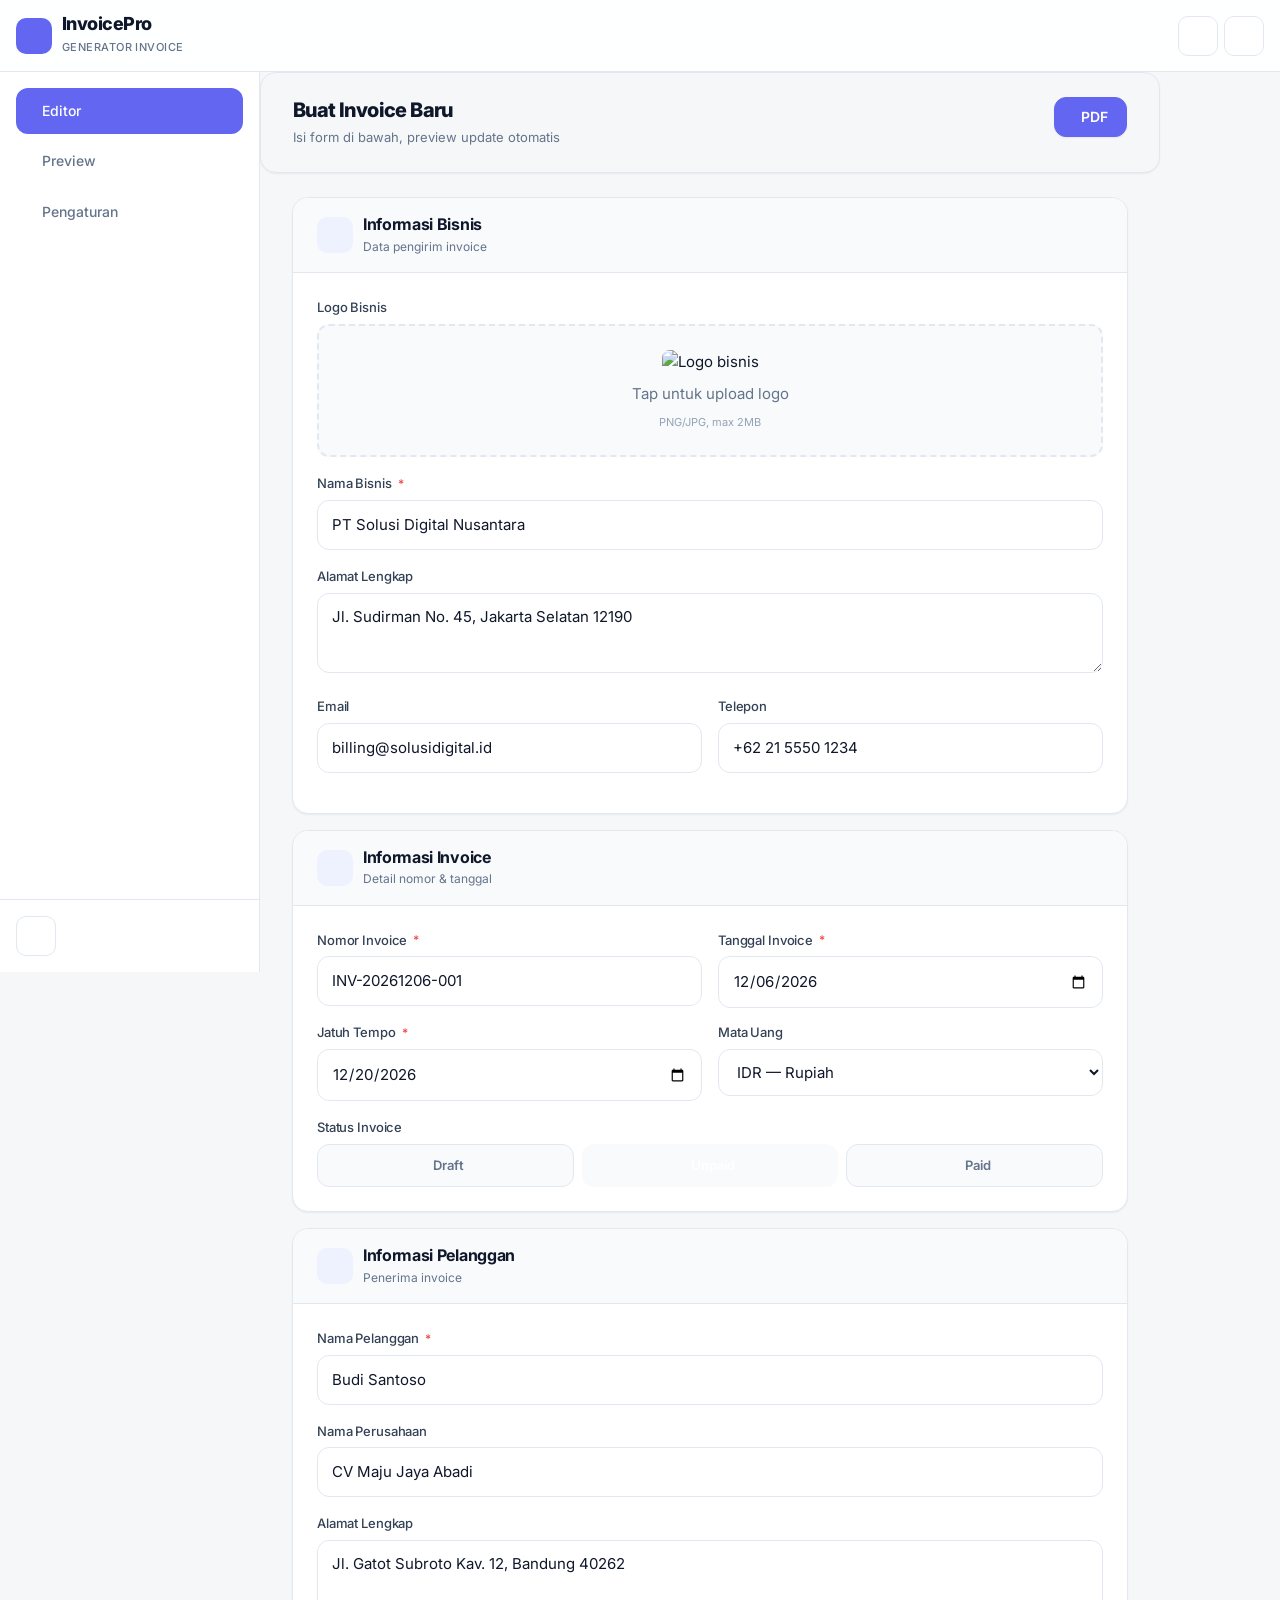
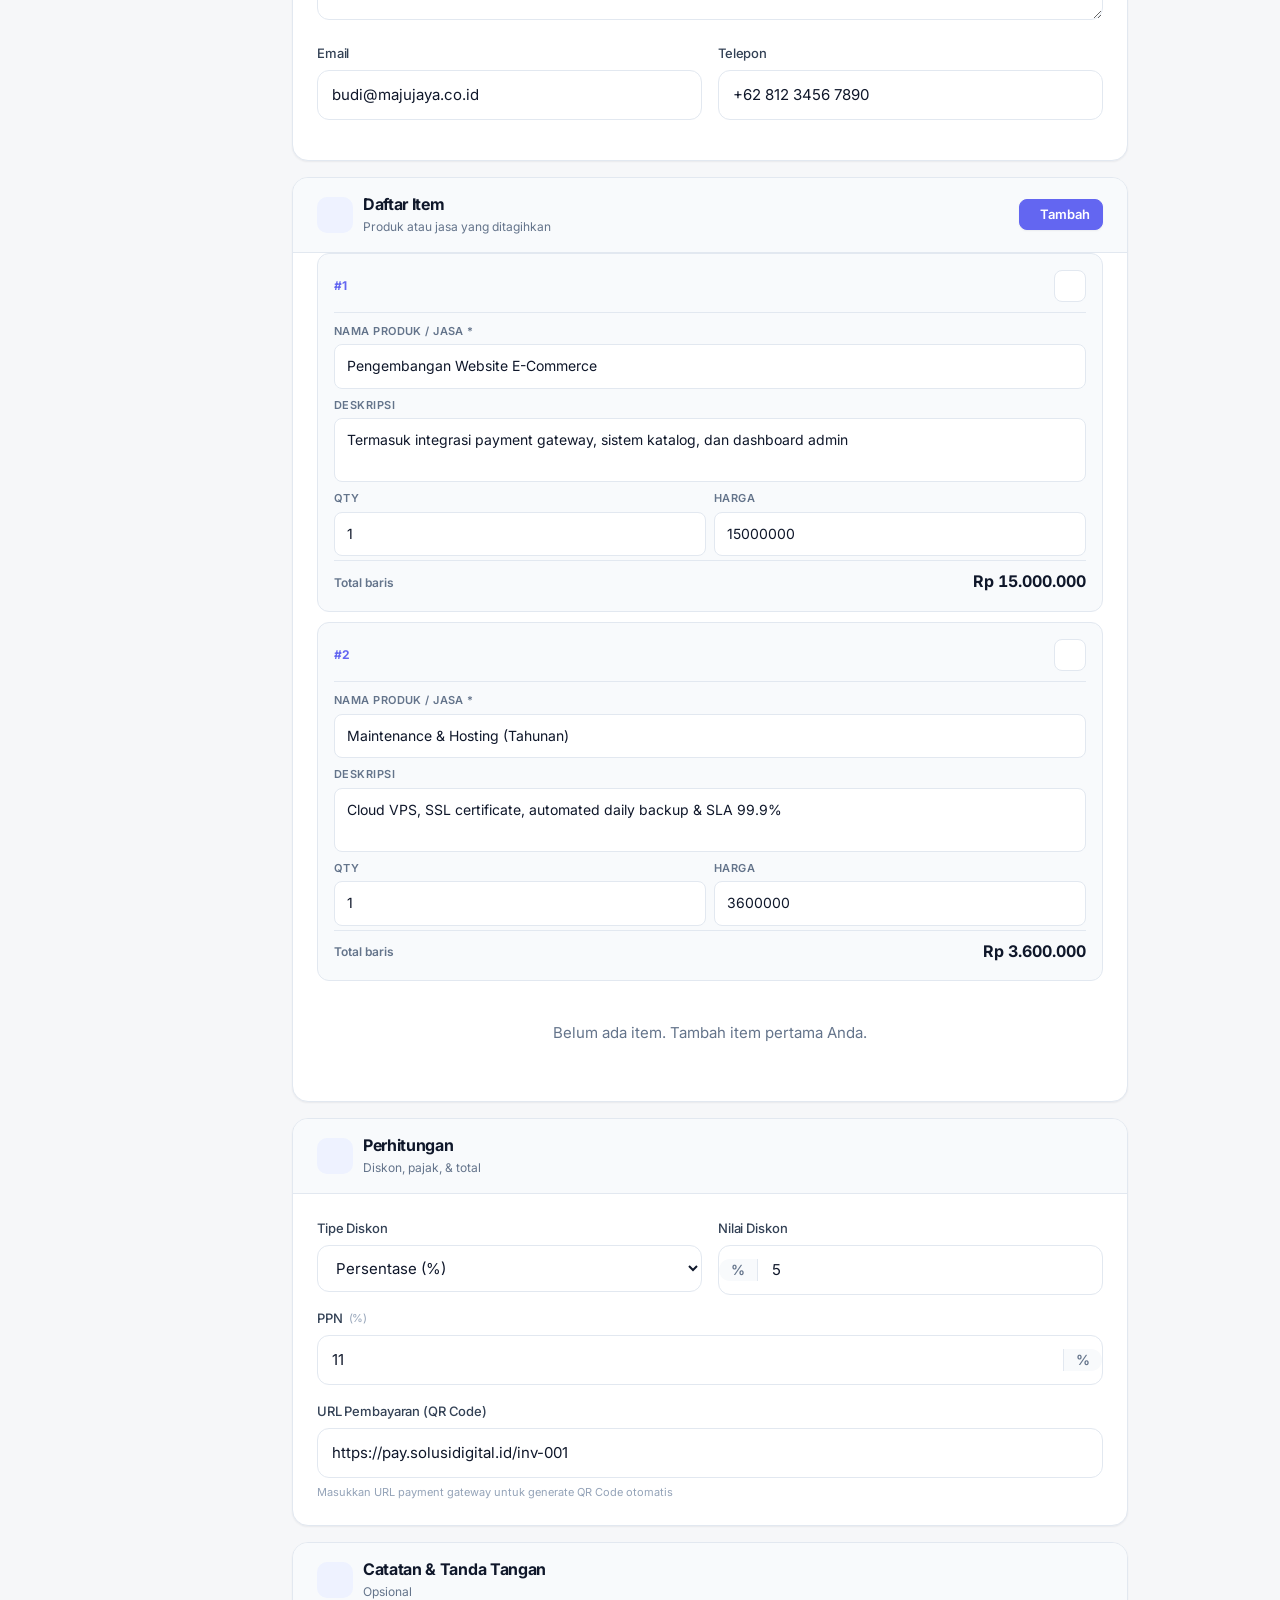
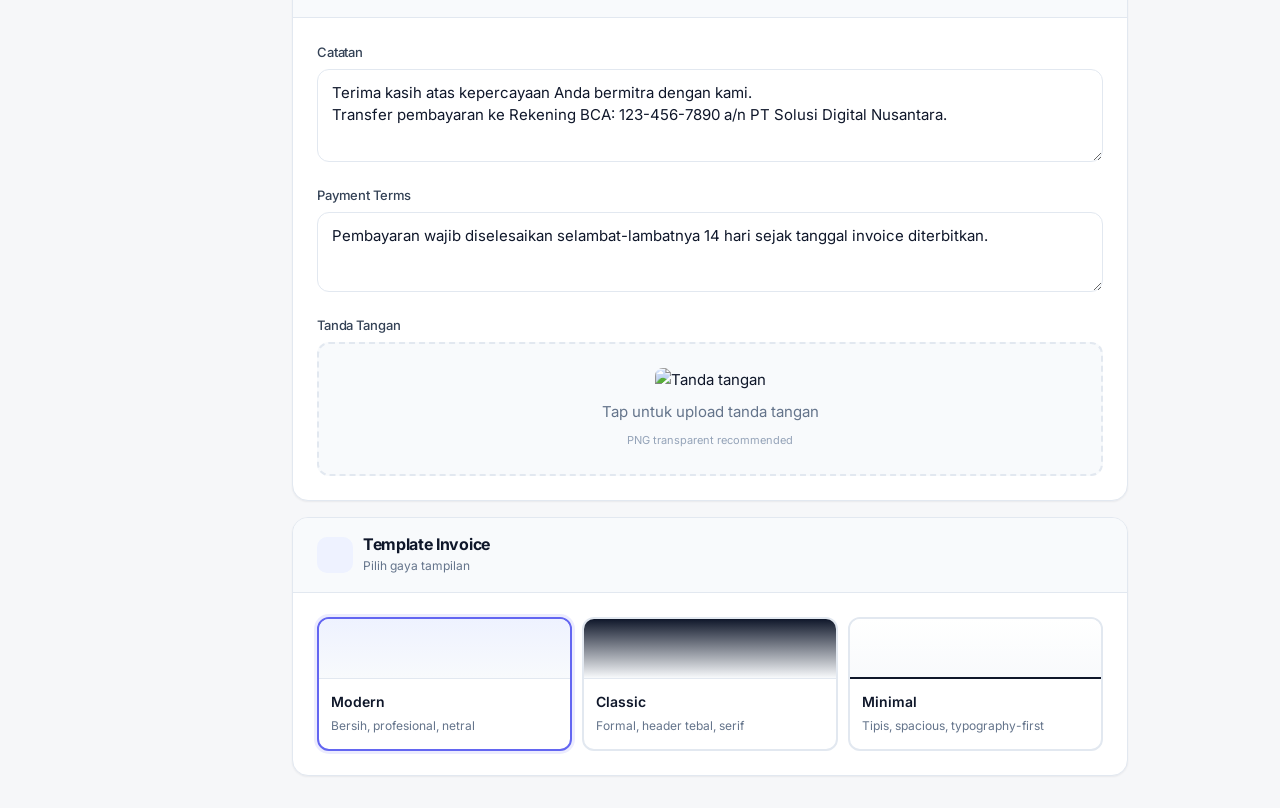
==== index.html @ b31556c5 "Initial commit" ====
<!DOCTYPE html>
<html lang="id">
<head>
    <meta charset="UTF-8">
    <meta name="viewport" content="width=device-width, initial-scale=1.0, viewport-fit=cover">
    <title>InvoicePro — Generator Invoice Profesional</title>
    <link rel="preconnect" href="https://fonts.googleapis.com">
    <link rel="preconnect" href="https://fonts.gstatic.com" crossorigin>
    <link href="https://fonts.googleapis.com/css2?family=Inter:wght@300;400;500;600;700;800&display=swap" rel="stylesheet">
    <script src="https://cdn.jsdelivr.net/npm/lucide@latest/dist/umd/lucide.min.js"></script>
    <script src="https://cdnjs.cloudflare.com/ajax/libs/jspdf/2.5.1/jspdf.umd.min.js"></script>
    <script src="https://cdnjs.cloudflare.com/ajax/libs/html2canvas/1.4.1/html2canvas.min.js"></script>
    <script src="https://cdn.jsdelivr.net/npm/qrcodejs@1.0.0/qrcode.min.js"></script>
    <link rel="stylesheet" href="style.css">
</head>
<body>
    <a href="#main" class="skip-link">Lewati ke konten utama</a>

    <header class="app-header" role="banner">
        <div class="header-inner">
            <div class="header-brand">
                <div class="brand-icon" aria-hidden="true">
                    <i data-lucide="file-text"></i>
                </div>
                <div class="brand-text">
                    <h1>InvoicePro</h1>
                    <span class="brand-tagline">Generator Invoice</span>
                </div>
            </div>
            <div class="header-actions">
                <button class="icon-btn" id="themeToggle" aria-label="Toggle tema gelap/terang" title="Tema">
                    <i data-lucide="sun" class="icon-sun"></i>
                    <i data-lucide="moon" class="icon-moon"></i>
                </button>
                <button class="icon-btn" id="sidebarToggle" aria-label="Buka menu" aria-expanded="false" aria-controls="sidebar">
                    <i data-lucide="menu"></i>
                </button>
            </div>
        </div>

        <nav class="mobile-tabs" id="mobileTabs" role="tablist" aria-label="Navigasi utama">
            <button class="mobile-tab active" role="tab" aria-selected="true" data-tab="editor" id="tab-editor">
                <i data-lucide="edit-3"></i>
                <span>Editor</span>
            </button>
            <button class="mobile-tab" role="tab" aria-selected="false" data-tab="preview" id="tab-preview">
                <i data-lucide="eye"></i>
                <span>Preview</span>
            </button>
            <button class="mobile-tab" role="tab" aria-selected="false" data-tab="settings" id="tab-settings">
                <i data-lucide="settings"></i>
                <span>Pengaturan</span>
            </button>
        </nav>
    </header>

    <div class="app-shell">
        <aside class="sidebar" id="sidebar" role="navigation" aria-label="Menu samping">
            <nav class="sidebar-nav">
                <button class="sidebar-item active" data-tab="editor" aria-current="true">
                    <i data-lucide="edit-3"></i>
                    <span>Editor</span>
                </button>
                <button class="sidebar-item" data-tab="preview">
                    <i data-lucide="eye"></i>
                    <span>Preview</span>
                </button>
                <button class="sidebar-item" data-tab="settings">
                    <i data-lucide="settings"></i>
                    <span>Pengaturan</span>
                </button>
            </nav>
            <div class="sidebar-footer">
                <button class="icon-btn" id="sidebarThemeToggle" aria-label="Toggle tema">
                    <i data-lucide="sun" class="icon-sun"></i>
                    <i data-lucide="moon" class="icon-moon"></i>
                </button>
            </div>
        </aside>

        <div class="sidebar-backdrop" id="sidebarBackdrop" aria-hidden="true"></div>

        <main id="main" class="main-content" role="main">
            <!-- EDITOR TAB -->
            <section class="tab-panel active" id="editorTab" role="tabpanel" aria-labelledby="tab-editor">
                <div class="editor-header-sticky">
                    <div class="editor-header-inner">
                        <div>
                            <h2>Buat Invoice Baru</h2>
                            <p class="editor-subtitle">Isi form di bawah, preview update otomatis</p>
                        </div>
                        <div class="editor-header-actions">
                            <button class="btn btn-ghost" id="btnPrint" title="Print (Ctrl+P)">
                                <i data-lucide="printer"></i>
                            </button>
                            <button class="btn btn-primary" id="btnDownloadPDF" title="Download PDF (Ctrl+S)">
                                <i data-lucide="download"></i>
                                <span>PDF</span>
                            </button>
                        </div>
                    </div>
                </div>

                <div class="editor-content">
                    <!-- Business Info Card -->
                    <article class="card" data-section="business">
                        <header class="card-header">
                            <div class="card-title-row">
                                <div class="card-icon" aria-hidden="true">
                                    <i data-lucide="building-2"></i>
                                </div>
                                <div>
                                    <h3>Informasi Bisnis</h3>
                                    <p class="card-subtitle">Data pengirim invoice</p>
                                </div>
                            </div>
                        </header>
                        <div class="card-body">
                            <div class="form-field logo-field">
                                <label for="businessLogo" class="form-label">Logo Bisnis</label>
                                <div class="logo-upload" role="button" tabindex="0" aria-label="Upload logo bisnis">
                                    <img id="logoPreview" class="logo-img" src="" alt="Logo bisnis" hidden>
                                    <div id="logoPlaceholder" class="logo-placeholder">
                                        <i data-lucide="image"></i>
                                        <span>Tap untuk upload logo</span>
                                        <span class="hint">PNG/JPG, max 2MB</span>
                                    </div>
                                    <input type="file" id="businessLogo" accept="image/*" hidden>
                                </div>
                            </div>

                            <div class="form-field">
                                <label for="businessName" class="form-label">Nama Bisnis <span class="required" aria-hidden="true">*</span></label>
                                <input type="text" id="businessName" class="form-input" placeholder="Nama bisnis Anda" required autocomplete="organization">
                            </div>

                            <div class="form-field">
                                <label for="businessAddress" class="form-label">Alamat Lengkap</label>
                                <textarea id="businessAddress" class="form-input form-textarea" rows="2" placeholder="Jl. Nama Jalan, Kota, Provinsi, Kode Pos" autocomplete="street-address"></textarea>
                            </div>

                            <div class="form-grid">
                                <div class="form-field">
                                    <label for="businessEmail" class="form-label">Email</label>
                                    <input type="email" id="businessEmail" class="form-input" placeholder="email@bisnis.com" autocomplete="email">
                                </div>
                                <div class="form-field">
                                    <label for="businessPhone" class="form-label">Telepon</label>
                                    <input type="tel" id="businessPhone" class="form-input" placeholder="+62 xxx xxxx xxxx" autocomplete="tel">
                                </div>
                            </div>
                        </div>
                    </article>

                    <!-- Invoice Info Card -->
                    <article class="card" data-section="invoice">
                        <header class="card-header">
                            <div class="card-title-row">
                                <div class="card-icon" aria-hidden="true">
                                    <i data-lucide="hash"></i>
                                </div>
                                <div>
                                    <h3>Informasi Invoice</h3>
                                    <p class="card-subtitle">Detail nomor & tanggal</p>
                                </div>
                            </div>
                        </header>
                        <div class="card-body">
                            <div class="form-grid">
                                <div class="form-field">
                                    <label for="invoiceNumber" class="form-label">Nomor Invoice <span class="required" aria-hidden="true">*</span></label>
                                    <input type="text" id="invoiceNumber" class="form-input" placeholder="INV-20260927-001" required>
                                </div>
                                <div class="form-field">
                                    <label for="invoiceDate" class="form-label">Tanggal Invoice <span class="required" aria-hidden="true">*</span></label>
                                    <input type="date" id="invoiceDate" class="form-input" required>
                                </div>
                            </div>

                            <div class="form-grid">
                                <div class="form-field">
                                    <label for="dueDate" class="form-label">Jatuh Tempo <span class="required" aria-hidden="true">*</span></label>
                                    <input type="date" id="dueDate" class="form-input" required>
                                </div>
                                <div class="form-field">
                                    <label for="currency" class="form-label">Mata Uang</label>
                                    <select id="currency" class="form-input form-select">
                                        <option value="IDR">IDR — Rupiah</option>
                                        <option value="USD">USD — Dollar AS</option>
                                        <option value="EUR">EUR — Euro</option>
                                        <option value="SGD">SGD — Dollar SG</option>
                                    </select>
                                </div>
                            </div>

                            <div class="form-field">
                                <label for="invoiceStatus" class="form-label">Status Invoice</label>
                                <div class="status-picker" role="radiogroup" aria-label="Pilih status invoice">
                                    <label class="status-option" data-status="draft">
                                        <input type="radio" name="invoiceStatus" value="draft" id="statusDraft" hidden>
                                        <span class="status-badge status-draft">
                                            <i data-lucide="file-text"></i>
                                            Draft
                                        </span>
                                    </label>
                                    <label class="status-option" data-status="unpaid">
                                        <input type="radio" name="invoiceStatus" value="unpaid" id="statusUnpaid" hidden>
                                        <span class="status-badge status-unpaid">
                                            <i data-lucide="alert-triangle"></i>
                                            Unpaid
                                        </span>
                                    </label>
                                    <label class="status-option" data-status="paid">
                                        <input type="radio" name="invoiceStatus" value="paid" id="statusPaid" hidden>
                                        <span class="status-badge status-paid">
                                            <i data-lucide="check-circle-2"></i>
                                            Paid
                                        </span>
                                    </label>
                                </div>
                            </div>
                        </div>
                    </article>

                    <!-- Customer Info Card -->
                    <article class="card" data-section="customer">
                        <header class="card-header">
                            <div class="card-title-row">
                                <div class="card-icon" aria-hidden="true">
                                    <i data-lucide="user"></i>
                                </div>
                                <div>
                                    <h3>Informasi Pelanggan</h3>
                                    <p class="card-subtitle">Penerima invoice</p>
                                </div>
                            </div>
                        </header>
                        <div class="card-body">
                            <div class="form-field">
                                <label for="customerName" class="form-label">Nama Pelanggan <span class="required" aria-hidden="true">*</span></label>
                                <input type="text" id="customerName" class="form-input" placeholder="Nama lengkap pelanggan" required autocomplete="name">
                            </div>

                            <div class="form-field">
                                <label for="customerCompany" class="form-label">Nama Perusahaan</label>
                                <input type="text" id="customerCompany" class="form-input" placeholder="Nama perusahaan (opsional)" autocomplete="organization">
                            </div>

                            <div class="form-field">
                                <label for="customerAddress" class="form-label">Alamat Lengkap</label>
                                <textarea id="customerAddress" class="form-input form-textarea" rows="2" placeholder="Jl. Nama Jalan, Kota, Provinsi, Kode Pos" autocomplete="street-address"></textarea>
                            </div>

                            <div class="form-grid">
                                <div class="form-field">
                                    <label for="customerEmail" class="form-label">Email</label>
                                    <input type="email" id="customerEmail" class="form-input" placeholder="email@pelanggan.com" autocomplete="email">
                                </div>
                                <div class="form-field">
                                    <label for="customerPhone" class="form-label">Telepon</label>
                                    <input type="tel" id="customerPhone" class="form-input" placeholder="+62 xxx xxxx xxxx" autocomplete="tel">
                                </div>
                            </div>
                        </div>
                    </article>

                    <!-- Items Card -->
                    <article class="card" data-section="items">
                        <header class="card-header">
                            <div class="card-title-row">
                                <div class="card-icon" aria-hidden="true">
                                    <i data-lucide="package"></i>
                                </div>
                                <div>
                                    <h3>Daftar Item</h3>
                                    <p class="card-subtitle">Produk atau jasa yang ditagihkan</p>
                                </div>
                            </div>
                            <button class="btn btn-sm btn-primary" id="btnAddItem" aria-label="Tambah item baru">
                                <i data-lucide="plus"></i>
                                <span>Tambah</span>
                            </button>
                        </header>
                        <div class="card-body" style="padding-top: 0;">
                            <div class="items-list" id="itemsList" role="list" aria-label="Daftar item invoice">
                                <!-- Items rendered here as cards -->
                            </div>
                            <p id="emptyItemsHint" class="empty-hint" hidden>
                                <i data-lucide="package"></i>
                                Belum ada item. Tambah item pertama Anda.
                            </p>
                        </div>
                    </article>

                    <!-- Calculations Card -->
                    <article class="card" data-section="calculations">
                        <header class="card-header">
                            <div class="card-title-row">
                                <div class="card-icon" aria-hidden="true">
                                    <i data-lucide="calculator"></i>
                                </div>
                                <div>
                                    <h3>Perhitungan</h3>
                                    <p class="card-subtitle">Diskon, pajak, & total</p>
                                </div>
                            </div>
                        </header>
                        <div class="card-body">
                            <div class="form-grid">
                                <div class="form-field">
                                    <label for="discountType" class="form-label">Tipe Diskon</label>
                                    <select id="discountType" class="form-input form-select">
                                        <option value="percent">Persentase (%)</option>
                                        <option value="amount">Nominal (Rp)</option>
                                    </select>
                                </div>
                                <div class="form-field">
                                    <label for="discountValue" class="form-label">Nilai Diskon</label>
                                    <div class="input-with-prefix" id="discountPrefix">
                                        <span class="input-prefix">%</span>
                                        <input type="number" id="discountValue" class="form-input" min="0" step="0.01" value="0" placeholder="0">
                                    </div>
                                </div>
                            </div>

                            <div class="form-field">
                                <label for="taxRate" class="form-label">PPN <span class="hint">(%)</span></label>
                                <div class="input-with-suffix">
                                    <input type="number" id="taxRate" class="form-input" min="0" max="100" step="0.01" value="11" placeholder="11">
                                    <span class="input-suffix">%</span>
                                </div>
                            </div>

                            <div class="form-field">
                                <label for="paymentUrl" class="form-label">URL Pembayaran (QR Code)</label>
                                <input type="url" id="paymentUrl" class="form-input" placeholder="https://payment.example.com/inv/123">
                                <p class="field-hint">Masukkan URL payment gateway untuk generate QR Code otomatis</p>
                            </div>
                        </div>
                    </article>

                    <!-- Notes & Signature Card -->
                    <article class="card" data-section="notes">
                        <header class="card-header">
                            <div class="card-title-row">
                                <div class="card-icon" aria-hidden="true">
                                    <i data-lucide="file-signature"></i>
                                </div>
                                <div>
                                    <h3>Catatan & Tanda Tangan</h3>
                                    <p class="card-subtitle">Opsional</p>
                                </div>
                            </div>
                        </header>
                        <div class="card-body">
                            <div class="form-field">
                                <label for="notes" class="form-label">Catatan</label>
                                <textarea id="notes" class="form-input form-textarea" rows="3" placeholder="Catatan untuk pelanggan (contoh: detail bank transfer, syarat khusus, dll)"></textarea>
                            </div>

                            <div class="form-field">
                                <label for="paymentTerms" class="form-label">Payment Terms</label>
                                <textarea id="paymentTerms" class="form-input form-textarea" rows="2" placeholder="Contoh: Pembayaran dalam 14 hari kerja sejak tanggal invoice"></textarea>
                            </div>

                            <div class="form-field signature-field">
                                <label for="signature" class="form-label">Tanda Tangan</label>
                                <div class="signature-upload" role="button" tabindex="0" aria-label="Upload tanda tangan">
                                    <img id="signaturePreview" class="signature-img" src="" alt="Tanda tangan" hidden>
                                    <div id="signaturePlaceholder" class="signature-placeholder">
                                        <i data-lucide="pen-tool"></i>
                                        <span>Tap untuk upload tanda tangan</span>
                                        <span class="hint">PNG transparent recommended</span>
                                    </div>
                                    <input type="file" id="signature" accept="image/*" hidden>
                                </div>
                            </div>
                        </div>
                    </article>

                    <!-- Template Selector Card -->
                    <article class="card" data-section="template">
                        <header class="card-header">
                            <div class="card-title-row">
                                <div class="card-icon" aria-hidden="true">
                                    <i data-lucide="layout"></i>
                                </div>
                                <div>
                                    <h3>Template Invoice</h3>
                                    <p class="card-subtitle">Pilih gaya tampilan</p>
                                </div>
                            </div>
                        </header>
                        <div class="card-body">
                            <div class="template-picker" role="radiogroup" aria-label="Pilih template invoice">
                                <label class="template-option" data-template="modern">
                                    <input type="radio" name="template" value="modern" hidden>
                                    <div class="template-preview modern"></div>
                                    <div class="template-info">
                                        <strong>Modern</strong>
                                        <span>Bersih, profesional, netral</span>
                                    </div>
                                </label>
                                <label class="template-option" data-template="classic">
                                    <input type="radio" name="template" value="classic" hidden>
                                    <div class="template-preview classic"></div>
                                    <div class="template-info">
                                        <strong>Classic</strong>
                                        <span>Formal, header tebal, serif</span>
                                    </div>
                                </label>
                                <label class="template-option" data-template="minimal">
                                    <input type="radio" name="template" value="minimal" hidden>
                                    <div class="template-preview minimal"></div>
                                    <div class="template-info">
                                        <strong>Minimal</strong>
                                        <span>Tipis, spacious, typography-first</span>
                                    </div>
                                </label>
                            </div>
                        </div>
                    </article>
                </div>
            </section>

            <!-- PREVIEW TAB -->
            <section class="tab-panel" id="previewTab" role="tabpanel" aria-labelledby="tab-preview" hidden>
                <div class="preview-header-sticky">
                    <div class="preview-header-inner">
                        <div>
                            <h2>Preview Invoice</h2>
                            <p class="preview-subtitle">Cetak atau unduh PDF</p>
                        </div>
                        <div class="preview-header-actions">
                            <div class="template-selector-inline">
                                <label for="templateSelectFull" class="sr-only">Pilih template</label>
                                <select id="templateSelectFull" class="form-input form-select" style="width: auto; min-width: 140px;">
                                    <option value="modern">Modern</option>
                                    <option value="classic">Classic</option>
                                    <option value="minimal">Minimal</option>
                                </select>
                            </div>
                            <button class="btn btn-ghost" id="btnPrintFull" title="Print (Ctrl+P)">
                                <i data-lucide="printer"></i>
                                <span>Print</span>
                            </button>
                            <button class="btn btn-primary" id="btnDownloadPDFFull" title="Download PDF (Ctrl+S)">
                                <i data-lucide="download"></i>
                                <span>PDF</span>
                            </button>
                        </div>
                    </div>
                </div>

                <div class="preview-content">
                    <div class="preview-canvas" id="previewCanvas">
                        <div class="invoice-preview" id="invoicePreviewFull">
                            <div class="preview-empty">
                                <i data-lucide="file-text"></i>
                                <h3>Belum Ada Data</h3>
                                <p>Isi form di tab Editor untuk melihat preview invoice</p>
                                <button class="btn btn-primary" id="btnGoToEditor">
                                    <i data-lucide="arrow-left"></i>
                                    Ke Editor
                                </button>
                            </div>
                        </div>
                    </div>
                </div>
            </section>

            <!-- SETTINGS TAB -->
            <section class="tab-panel" id="settingsTab" role="tabpanel" aria-labelledby="tab-settings" hidden>
                <div class="settings-header-sticky">
                    <h2>Pengaturan</h2>
                </div>
                <div class="settings-content">
                    <article class="card">
                        <header class="card-header">
                            <div class="card-title-row">
                                <div class="card-icon" aria-hidden="true"><i data-lucide="hard-drive"></i></div>
                                <div><h3>Data & Penyimpanan</h3><p class="card-subtitle">Kelola data lokal browser</p></div>
                            </div>
                        </header>
                        <div class="card-body">
                            <p style="color: var(--text-muted); font-size: 14px; margin-bottom: 16px;">Semua data invoice tersimpan otomatis di <code>LocalStorage</code> browser. Data tidak dikirim ke server manapun.</p>
                            <div class="settings-actions">
                                <button class="btn btn-outline" id="btnExportData">
                                    <i data-lucide="download"></i>
                                    <span>Ekspor Data (JSON)</span>
                                </button>
                                <button class="btn btn-outline" id="btnImportData">
                                    <i data-lucide="upload"></i>
                                    <span>Impor Data</span>
                                </button>
                                <input type="file" id="importFile" accept=".json" hidden>
                                <button class="btn btn-danger" id="btnClearData">
                                    <i data-lucide="trash-2"></i>
                                    <span>Hapus Semua Data</span>
                                </button>
                            </div>
                        </div>
                    </article>

                    <article class="card">
                        <header class="card-header">
                            <div class="card-title-row">
                                <div class="card-icon" aria-hidden="true"><i data-lucide="info"></i></div>
                                <div><h3>Tentang Aplikasi</h3><p class="card-subtitle">Versi & teknologi</p></div>
                            </div>
                        </header>
                        <div class="card-body">
                            <div class="about-grid">
                                <div class="about-item">
                                    <dt>Versi</dt>
                                    <dd>1.0.0</dd>
                                </div>
                                <div class="about-item">
                                    <dt>Teknologi</dt>
                                    <dd>HTML5, CSS3, Vanilla JS (ES6)</dd>
                                </div>
                                <div class="about-item">
                                    <dt>Ikon</dt>
                                    <dd>Lucide Icons</dd>
                                </div>
                                <div class="about-item">
                                    <dt>PDF Engine</dt>
                                    <dd>jsPDF + html2canvas</dd>
                                </div>
                                <div class="about-item">
                                    <dt>QR Code</dt>
                                    <dd>QRCode.js</dd>
                                </div>
                                <div class="about-item">
                                    <dt>Font</dt>
                                    <dd>Inter (Google Fonts)</dd>
                                </div>
                            </div>
                        </div>
                    </article>

                    <article class="card">
                        <header class="card-header">
                            <div class="card-title-row">
                                <div class="card-icon" aria-hidden="true"><i data-lucide="keyboard"></i></div>
                                <div><h3>Shortcut Keyboard</h3><p class="card-subtitle">Percepat workflow Anda</p></div>
                            </div>
                        </header>
                        <div class="card-body">
                            <div class="shortcuts-list">
                                <div class="shortcut-item"><kbd>Ctrl</kbd>+<kbd>P</kbd><span>Print Invoice</span></div>
                                <div class="shortcut-item"><kbd>Ctrl</kbd>+<kbd>S</kbd><span>Download PDF</span></div>
                                <div class="shortcut-item"><kbd>Ctrl</kbd>+<kbd>N</kbd><span>Item Baru</span></div>
                                <div class="shortcut-item"><kbd>Delete</kbd><span>Hapus Item (saat focus)</span></div>
                                <div class="shortcut-item"><kbd>Tab</kbd><span>Navigasi Field</span></div>
                            </div>
                        </div>
                    </article>
                </div>
            </section>
        </main>
    </div>

    <!-- Floating Action Buttons (Mobile) -->
    <div class="fab-group" id="fabGroup" aria-hidden="true">
        <button class="fab fab-primary" id="fabAddItem" aria-label="Tambah item cepat">
            <i data-lucide="plus"></i>
        </button>
    </div>

    <!-- Toast Container -->
    <div class="toast-container" id="toastContainer" role="region" aria-live="polite" aria-label="Notifikasi"></div>

    <!-- Confirmation Modal -->
    <dialog class="modal" id="confirmModal" role="alertdialog" aria-labelledby="modalTitle" aria-describedby="modalMessage">
        <div class="modal-box">
            <header class="modal-header">
                <h3 id="modalTitle">Konfirmasi</h3>
                <button class="modal-close" id="modalClose" aria-label="Tutup dialog">
                    <i data-lucide="x"></i>
                </button>
            </header>
            <p id="modalMessage">Apakah Anda yakin?</p>
            <footer class="modal-footer">
                <button class="btn btn-ghost" id="modalCancel">Batal</button>
                <button class="btn btn-danger" id="modalConfirm" autofocus>Ya, Hapus</button>
            </footer>
        </div>
    </dialog>

    <script src="script.js"></script>
</body>
</html>
---- style.css ----
/* ============================================
   InvoicePro — Mobile-First Premium Design System
   Stripe / Linear / Notion inspired
   ============================================ */

:root {
  --bg: #f6f7f9;
  --surface: #ffffff;
  --surface-2: #f8fafc;
  --surface-hover: #f1f5f9;
  --border: #e2e8f0;
  --border-strong: #cbd5e1;
  --text: #0f172a;
  --text-2: #334155;
  --text-muted: #64748b;
  --text-faint: #94a3b8;
  --primary: #6366f1;
  --primary-hover: #4f46e5;
  --primary-soft: #eef2ff;
  --primary-soft-hover: #e0e7ff;
  --success: #0ea5e9;
  --success-soft: #f0fdfa;
  --danger: #ef4444;
  --danger-soft: #fef2f2;
  --warning: #f59e0b;
  --radius: 16px;
  --radius-sm: 12px;
  --radius-xs: 8px;
  --shadow-xs: 0 1px 2px rgba(15, 23, 42, 0.06);
  --shadow-sm: 0 1px 3px rgba(15, 23, 42, 0.08), 0 4px 12px rgba(15, 23, 42, 0.05);
  --shadow-md: 0 4px 16px rgba(15, 23, 42, 0.08), 0 8px 32px rgba(15, 23, 42, 0.06);
  --shadow-lg: 0 8px 32px rgba(15, 23, 42, 0.12);
  --header-h: 64px;
  --tabs-h: 56px;
  --transition: 180ms cubic-bezier(0.4, 0, 0.2, 1);
  --space: 8px;
  --space-2: 16px;
  --space-3: 24px;
  --space-4: 32px;
}

[data-theme="dark"] {
  --bg: #0b0b0f;
  --surface: #151519;
  --surface-2: #1c1c20;
  --surface-hover: #232328;
  --border: #23232a;
  --border-strong: #2e2e36;
  --text: #f1f5f9;
  --text-2: #cbd5e1;
  --text-muted: #94a3b8;
  --text-faint: #64748b;
  --primary-soft: #1e1b4b;
  --primary-soft-hover: #312e81;
  --shadow-xs: 0 1px 2px rgba(0, 0, 0, 0.3);
  --shadow-sm: 0 1px 3px rgba(0, 0, 0, 0.4), 0 4px 12px rgba(0, 0, 0, 0.3);
  --shadow-md: 0 4px 16px rgba(0, 0, 0, 0.4);
}

*,
*::before,
*::after {
  box-sizing: border-box;
  margin: 0;
  padding: 0;
}

html {
  scroll-behavior: smooth;
  -webkit-font-smoothing: antialiased;
  -moz-osx-font-smoothing: grayscale;
}

body {
  font-family: 'Inter', -apple-system, BlinkMacSystemFont, system-ui, sans-serif;
  background: var(--bg);
  color: var(--text);
  line-height: 1.6;
  font-size: 15px;
  min-height: 100vh;
  transition: background var(--transition), color var(--transition);
}

button {
  font: inherit;
  cursor: pointer;
}

input, select, textarea {
  font: inherit;
}

a { color: var(--primary); text-decoration: none; }
img { max-width: 100%; display: block; }

/* Scrollbar */
::-webkit-scrollbar { width: 6px; height: 6px; }
::-webkit-scrollbar-track { background: transparent; }
::-webkit-scrollbar-thumb { background: var(--border-strong); border-radius: 999px; }
::-webkit-scrollbar-thumb:hover { background: var(--text-faint); }

/* Skip Link */
.skip-link {
  position: absolute;
  top: -100%;
  left: 16px;
  padding: 8px 12px;
  background: var(--primary);
  color: #fff;
  border-radius: var(--radius-xs);
  z-index: 1000;
  font-weight: 500;
}
.skip-link:focus { top: 16px; }

/* =========================================
   Layout
   ========================================= */
.app-header {
  position: fixed;
  top: 0;
  left: 0;
  right: 0;
  height: var(--header-h);
  background: var(--surface);
  border-bottom: 1px solid var(--border);
  z-index: 50;
  backdrop-filter: blur(8px);
  background: rgba(255, 255, 255, 0.9);
}
[data-theme="dark"] .app-header { background: rgba(21, 21, 25, 0.9); }

.header-inner {
  display: flex;
  align-items: center;
  justify-content: space-between;
  height: 100%;
  padding: 0 var(--space-2);
  max-width: 100%;
}

.header-brand {
  display: flex;
  align-items: center;
  gap: 10px;
}
.brand-icon {
  width: 36px;
  height: 36px;
  display: grid;
  place-items: center;
  background: var(--primary);
  color: #fff;
  border-radius: 10px;
}
.brand-icon svg { width: 20px; height: 20px; }
.brand-text h1 {
  font-size: 18px;
  font-weight: 800;
  letter-spacing: -0.03em;
  line-height: 1.2;
}
.brand-tagline {
  font-size: 11px;
  font-weight: 500;
  color: var(--text-muted);
  letter-spacing: 0.04em;
  text-transform: uppercase;
}

.header-actions {
  display: flex;
  align-items: center;
  gap: 6px;
}

.icon-btn {
  width: 40px;
  height: 40px;
  border: 1px solid var(--border);
  background: var(--surface);
  border-radius: 10px;
  display: grid;
  place-items: center;
  color: var(--text-muted);
  transition: all var(--transition);
}
.icon-btn:hover { background: var(--surface-hover); color: var(--text); }
.icon-btn svg { width: 20px; height: 20px; }
.icon-btn .icon-sun { display: none; }
[data-theme="dark"] .icon-btn .icon-sun { display: block; }
[data-theme="dark"] .icon-btn .icon-moon { display: none; }

/* Mobile Tabs */
.mobile-tabs {
  display: flex;
  position: fixed;
  bottom: 0;
  left: 0;
  right: 0;
  height: var(--tabs-h);
  background: var(--surface);
  border-top: 1px solid var(--border);
  z-index: 50;
  backdrop-filter: blur(8px);
  background: rgba(255, 255, 255, 0.95);
}
[data-theme="dark"] .mobile-tabs { background: rgba(21, 21, 25, 0.95); }

.mobile-tab {
  flex: 1;
  display: flex;
  flex-direction: column;
  align-items: center;
  justify-content: center;
  gap: 4px;
  padding: 6px 8px;
  background: transparent;
  border: none;
  color: var(--text-muted);
  font-size: 11px;
  font-weight: 500;
  transition: all var(--transition);
}
.mobile-tab:hover { color: var(--text); }
.mobile-tab.active { color: var(--primary); }
.mobile-tab svg { width: 20px; height: 20px; }

/* App Shell */
.app-shell {
  display: flex;
  min-height: 100vh;
  padding-top: var(--header-h);
  padding-bottom: var(--tabs-h);
}

/* Sidebar (Desktop) */
.sidebar {
  display: none;
  width: 260px;
  min-height: 100%;
  background: var(--surface);
  border-right: 1px solid var(--border);
  flex-direction: column;
  position: fixed;
  top: var(--header-h);
  left: 0;
  bottom: var(--tabs-h);
  z-index: 40;
  overflow-y: auto;
}

.sidebar-nav {
  flex: 1;
  padding: var(--space-2);
  display: flex;
  flex-direction: column;
  gap: 4px;
}

.sidebar-item {
  display: flex;
  align-items: center;
  gap: 12px;
  padding: 12px 14px;
  border-radius: 12px;
  border: none;
  background: transparent;
  color: var(--text-muted);
  font-weight: 500;
  font-size: 14px;
  text-align: left;
  width: 100%;
  transition: all var(--transition);
}
.sidebar-item:hover { background: var(--surface-hover); color: var(--text); }
.sidebar-item.active { background: var(--primary); color: #fff; }
.sidebar-item.active:hover { background: var(--primary-hover); }
.sidebar-item svg { width: 20px; height: 20px; flex-shrink: 0; }

.sidebar-footer {
  padding: var(--space-2);
  border-top: 1px solid var(--border);
}

.sidebar-backdrop {
  display: none;
  position: fixed;
  inset: 0;
  background: rgba(15, 23, 42, 0.4);
  z-index: 35;
  backdrop-filter: blur(2px);
}

/* Main Content */
.main-content {
  flex: 1;
  min-width: 0;
  padding: var(--space-2);
  padding-bottom: calc(var(--tabs-h) + var(--space-4));
  max-width: 720px;
  margin: 0 auto;
  width: 100%;
}

/* Tab Panels */
.tab-panel {
  display: none;
}
.tab-panel.active {
  display: block;
  animation: panelIn 200ms cubic-bezier(0.4, 0, 0.2, 1);
}
@keyframes panelIn {
  from { opacity: 0; transform: translateY(8px); }
  to { opacity: 1; transform: translateY(0); }
}

/* Sticky Headers */
.editor-header-sticky,
.preview-header-sticky,
.settings-header-sticky {
  position: sticky;
  top: 0;
  z-index: 30;
  background: var(--bg);
  border-radius: var(--radius);
  margin: calc(var(--space-2) * -1) calc(var(--space-2) * -1) var(--space-2);
  padding: var(--space-2);
  border: 1px solid var(--border);
  box-shadow: var(--shadow-xs);
}

.editor-header-inner,
.preview-header-inner {
  display: flex;
  align-items: flex-start;
  justify-content: space-between;
  gap: var(--space-2);
  flex-wrap: wrap;
}

.editor-header-inner h2,
.preview-header-inner h2 {
  font-size: 20px;
  font-weight: 800;
  letter-spacing: -0.03em;
  line-height: 1.3;
}
.editor-subtitle,
.preview-subtitle {
  font-size: 13px;
  color: var(--text-muted);
  margin-top: 4px;
}

.editor-header-actions,
.preview-header-actions {
  display: flex;
  align-items: center;
  gap: 8px;
  flex-wrap: wrap;
}

/* Editor Content */
.editor-content {
  display: flex;
  flex-direction: column;
  gap: var(--space-2);
}

/* =========================================
   Cards
   ========================================= */
.card {
  background: var(--surface);
  border: 1px solid var(--border);
  border-radius: var(--radius);
  box-shadow: var(--shadow-xs);
  overflow: hidden;
  transition: border-color var(--transition), box-shadow var(--transition);
}
.card:hover { border-color: var(--border-strong); }
.card:focus-within { border-color: var(--primary); box-shadow: 0 0 0 3px rgba(99,102,241,0.08); }

.card-header {
  display: flex;
  align-items: center;
  justify-content: space-between;
  gap: var(--space-2);
  padding: var(--space-2) var(--space-3);
  border-bottom: 1px solid var(--border);
  background: var(--surface-2);
  flex-wrap: wrap;
}

.card-title-row {
  display: flex;
  align-items: center;
  gap: 10px;
  flex: 1;
  min-width: 0;
}

.card-icon {
  width: 36px;
  height: 36px;
  display: grid;
  place-items: center;
  background: var(--primary-soft);
  color: var(--primary);
  border-radius: 10px;
  flex-shrink: 0;
}
.card-icon svg { width: 18px; height: 18px; }

.card-header h3 {
  font-size: 16px;
  font-weight: 700;
  letter-spacing: -0.02em;
  line-height: 1.3;
}
.card-subtitle {
  font-size: 12px;
  color: var(--text-muted);
  margin-top: 2px;
}

.card-body {
  padding: var(--space-3);
}

/* =========================================
   Forms
   ========================================= */
.form-field {
  margin-bottom: var(--space-2);
}
.form-field:last-child { margin-bottom: 0; }

.form-label {
  display: flex;
  align-items: center;
  gap: 6px;
  font-size: 13px;
  font-weight: 500;
  color: var(--text-2);
  margin-bottom: 6px;
  letter-spacing: -0.01em;
}
.required { color: var(--danger); font-size: 12px; }
.hint { font-size: 11px; color: var(--text-faint); font-weight: 400; }

.form-input,
.form-textarea,
.form-select {
  width: 100%;
  padding: 12px 14px;
  border: 1.5px solid var(--border);
  border-radius: var(--radius-sm);
  background: var(--surface);
  color: var(--text);
  font-size: 15px;
  outline: none;
  transition: all var(--transition);
}
.form-input::placeholder,
.form-textarea::placeholder { color: var(--text-faint); }
.form-input:hover,
.form-textarea:hover,
.form-select:hover { border-color: var(--border-strong); }
.form-input:focus,
.form-textarea:focus,
.form-select:focus {
  border-color: var(--primary);
  box-shadow: 0 0 0 3px rgba(99,102,241,0.12);
}
.form-input:invalid:not(:placeholder-shown) { border-color: var(--danger); }
.form-textarea { resize: vertical; min-height: 80px; line-height: 1.5; }

.form-grid {
  display: grid;
  grid-template-columns: 1fr;
  gap: var(--space-2);
}

/* Input with prefix/suffix */
.input-with-prefix,
.input-with-suffix {
  display: flex;
  align-items: center;
  border: 1.5px solid var(--border);
  border-radius: var(--radius-sm);
  background: var(--surface);
  transition: all var(--transition);
}
.input-with-prefix:hover,
.input-with-suffix:hover { border-color: var(--border-strong); }
.input-with-prefix:focus-within,
.input-with-suffix:focus-within {
  border-color: var(--primary);
  box-shadow: 0 0 0 3px rgba(99,102,241,0.12);
}
.input-prefix,
.input-suffix {
  padding: 0 12px;
  color: var(--text-muted);
  font-weight: 600;
  font-size: 14px;
  background: var(--surface-2);
}
.input-prefix { border-right: 1.5px solid var(--border); border-radius: var(--radius-sm) 0 0 var(--radius-sm); }
.input-suffix { border-left: 1.5px solid var(--border); border-radius: 0 var(--radius-sm) var(--radius-sm) 0; }
.input-with-prefix input,
.input-with-suffix input {
  border: none;
  border-radius: 0;
  padding: 12px 14px;
  flex: 1;
  background: transparent;
  box-shadow: none;
}
.input-with-prefix input:focus,
.input-with-suffix input:focus { outline: none; box-shadow: none; }

/* Logo / Signature Upload */
.logo-upload,
.signature-upload {
  border: 2px dashed var(--border);
  border-radius: var(--radius-sm);
  padding: var(--space-3);
  display: flex;
  flex-direction: column;
  align-items: center;
  justify-content: center;
  cursor: pointer;
  background: var(--surface-2);
  transition: all var(--transition);
  min-height: 120px;
  text-align: center;
}
.logo-upload:hover,
.signature-upload:hover,
.logo-upload:focus,
.signature-upload:focus {
  border-color: var(--primary);
  background: var(--primary-soft);
  outline: none;
}
.logo-upload:focus-visible,
.signature-upload:focus-visible {
  box-shadow: 0 0 0 3px rgba(99,102,241,0.2);
}
.logo-placeholder,
.signature-placeholder {
  display: flex;
  flex-direction: column;
  align-items: center;
  gap: 8px;
  color: var(--text-muted);
}
.logo-placeholder svg,
.signature-placeholder svg { width: 28px; height: 28px; }
.logo-placeholder span:first-child,
.signature-placeholder span:first-child {
  font-size: 14px;
  font-weight: 500;
  color: var(--text-2);
}
.logo-placeholder .hint,
.signature-placeholder .hint { font-size: 11px; color: var(--text-faint); }
.logo-img,
.signature-img {
  max-height: 80px;
  max-width: 100%;
  object-fit: contain;
  border-radius: 8px;
}

/* Status Picker */
.status-picker {
  display: flex;
  gap: 8px;
  flex-wrap: wrap;
}
.status-option {
  flex: 1;
  min-width: 80px;
  cursor: pointer;
}
.status-badge {
  display: flex;
  align-items: center;
  justify-content: center;
  gap: 6px;
  padding: 10px 12px;
  border: 1.5px solid var(--border);
  border-radius: var(--radius-sm);
  font-size: 13px;
  font-weight: 600;
  color: var(--text-muted);
  background: var(--surface);
  transition: all var(--transition);
}
.status-option input:checked + .status-badge {
  border-color: transparent;
  color: #fff;
}
.status-option:hover .status-badge { border-color: var(--border-strong); }
.status-draft { background: var(--surface-2); }
.status-draft:has(input:checked) { background: #64748b; border-color: #64748b; }
.status-unpaid { background: var(--surface-2); }
.status-unpaid:has(input:checked) { background: var(--danger); border-color: var(--danger); }
.status-paid { background: var(--surface-2); }
.status-paid:has(input:checked) { background: #059669; border-color: #059669; }
.status-badge svg { width: 16px; height: 16px; }

/* Template Picker */
.template-picker {
  display: grid;
  grid-template-columns: 1fr;
  gap: 10px;
}
.template-option {
  cursor: pointer;
  border-radius: var(--radius-sm);
  overflow: hidden;
  border: 2px solid var(--border);
  transition: all var(--transition);
  background: var(--surface);
}
.template-option:hover { border-color: var(--border-strong); }
.template-option:has(input:checked) {
  border-color: var(--primary);
  box-shadow: 0 0 0 3px rgba(99,102,241,0.12);
}
.template-preview {
  height: 60px;
  background: linear-gradient(180deg, var(--primary-soft) 0%, var(--surface-2) 100%);
  border-bottom: 1px solid var(--border);
}
.template-option[data-template="classic"] .template-preview {
  background: linear-gradient(180deg, #0f172a 0%, var(--surface-2) 100%);
}
.template-option[data-template="minimal"] .template-preview {
  background: linear-gradient(180deg, var(--surface) 0%, var(--surface-2) 100%);
  border-bottom: 2px solid var(--text);
}
.template-info {
  padding: 12px;
}
.template-info strong { font-size: 14px; font-weight: 600; color: var(--text); display: block; }
.template-info span { font-size: 12px; color: var(--text-muted); }

/* Field Hint */
.field-hint {
  font-size: 11px;
  color: var(--text-faint);
  margin-top: 6px;
}

/* =========================================
   Buttons
   ========================================= */
.btn {
  display: inline-flex;
  align-items: center;
  justify-content: center;
  gap: 8px;
  padding: 12px 18px;
  border-radius: var(--radius-sm);
  font-weight: 600;
  font-size: 14px;
  line-height: 1;
  border: 1px solid transparent;
  transition: all var(--transition);
  white-space: nowrap;
}
.btn svg { width: 18px; height: 18px; }
.btn:active { transform: scale(0.98); }
.btn:focus-visible { outline: none; box-shadow: 0 0 0 3px rgba(99,102,241,0.3); }

.btn-primary {
  background: var(--primary);
  color: #fff;
  border-color: var(--primary);
  box-shadow: var(--shadow-xs);
}
.btn-primary:hover { background: var(--primary-hover); border-color: var(--primary-hover); }

.btn-secondary {
  background: var(--surface);
  color: var(--text);
  border-color: var(--border);
}
.btn-secondary:hover { background: var(--surface-hover); border-color: var(--border-strong); }

.btn-ghost {
  background: transparent;
  color: var(--text-2);
  border-color: transparent;
}
.btn-ghost:hover { background: var(--surface-hover); color: var(--text); }

.btn-outline {
  background: transparent;
  color: var(--text-2);
  border-color: var(--border);
  border-style: dashed;
}
.btn-outline:hover { background: var(--surface-hover); border-style: solid; color: var(--text); }

.btn-danger {
  background: var(--danger);
  color: #fff;
  border-color: var(--danger);
}
.btn-danger:hover { background: #dc2626; }

.btn-sm { padding: 8px 12px; font-size: 13px; border-radius: var(--radius-xs); }

/* Settings Actions */
.settings-actions {
  display: flex;
  flex-direction: column;
  gap: 8px;
}
.settings-actions .btn { width: 100%; }

/* =========================================
   Items List (Mobile Cards)
   ========================================= */
.items-list {
  display: flex;
  flex-direction: column;
  gap: 10px;
}

.item-card {
  background: var(--surface-2);
  border: 1px solid var(--border);
  border-radius: var(--radius-sm);
  padding: var(--space-2);
  transition: all var(--transition);
}
.item-card:hover { border-color: var(--border-strong); }
.item-card:focus-within { border-color: var(--primary); box-shadow: 0 0 0 3px rgba(99,102,241,0.08); }

.item-header {
  display: flex;
  align-items: center;
  justify-content: space-between;
  gap: 8px;
  margin-bottom: 10px;
  padding-bottom: 10px;
  border-bottom: 1px solid var(--border);
}

.item-number {
  font-size: 12px;
  font-weight: 700;
  color: var(--primary);
  letter-spacing: 0.02em;
}

.btn-remove-item {
  width: 32px;
  height: 32px;
  border: 1px solid var(--border);
  background: var(--surface);
  border-radius: 8px;
  display: grid;
  place-items: center;
  color: var(--text-muted);
  transition: all var(--transition);
}
.btn-remove-item:hover { background: var(--danger-soft); border-color: var(--danger); color: var(--danger); }
.btn-remove-item:disabled { opacity: 0.3; cursor: not-allowed; pointer-events: none; }
.btn-remove-item svg { width: 14px; height: 14px; }

.item-fields {
  display: grid;
  gap: 8px;
}

.item-field {
  display: flex;
  flex-direction: column;
  gap: 4px;
}
.item-field label {
  font-size: 11px;
  font-weight: 600;
  letter-spacing: 0.04em;
  text-transform: uppercase;
  color: var(--text-muted);
}
.item-field input,
.item-field textarea {
  width: 100%;
  padding: 10px 12px;
  border: 1.5px solid var(--border);
  border-radius: var(--radius-xs);
  background: var(--surface);
  color: var(--text);
  font-size: 14px;
  outline: none;
  transition: all var(--transition);
}
.item-field input:focus,
.item-field textarea:focus {
  border-color: var(--primary);
  box-shadow: 0 0 0 3px rgba(99,102,241,0.1);
}
.item-field input[type="number"] { padding-right: 36px; }
.item-field textarea { resize: none; min-height: 56px; line-height: 1.5; }

.item-total-row {
  display: flex;
  align-items: center;
  justify-content: space-between;
  padding-top: 8px;
  border-top: 1px solid var(--border);
  margin-top: 4px;
}
.item-total-label {
  font-size: 12px;
  font-weight: 600;
  color: var(--text-muted);
}
.item-total-value {
  font-size: 16px;
  font-weight: 700;
  color: var(--text);
  font-variant-numeric: tabular-nums;
}

/* Empty Hint */
.empty-hint {
  display: flex;
  flex-direction: column;
  align-items: center;
  justify-content: center;
  gap: 8px;
  padding: var(--space-4) var(--space-2);
  text-align: center;
  color: var(--text-muted);
}
.empty-hint svg { width: 40px; height: 40px; color: var(--text-faint); }
.empty-hint strong { font-size: 14px; color: var(--text-2); }

/* =========================================
   Preview
   ========================================= */
.preview-content {
  flex: 1;
  display: flex;
  flex-direction: column;
}

.preview-canvas {
  flex: 1;
  background: #e8ecf1;
  border-radius: var(--radius);
  padding: var(--space-3);
  display: flex;
  justify-content: center;
  min-height: 500px;
  border: 1px solid var(--border);
  overflow: auto;
}
[data-theme="dark"] .preview-canvas { background: #0f1115; border-color: #1e222a; }

.preview-empty {
  display: flex;
  flex-direction: column;
  align-items: center;
  justify-content: center;
  gap: 12px;
  padding: var(--space-4);
  text-align: center;
  color: var(--text-muted);
}
.preview-empty svg { width: 56px; height: 56px; color: var(--text-faint); }
.preview-empty h3 { font-size: 16px; font-weight: 700; color: var(--text-2); }
.preview-empty p { font-size: 13px; max-width: 240px; }

/* Invoice Preview (Paper) */
.invoice-preview,
.invoice-preview-full {
  background: #ffffff;
  color: #0f172a;
  width: 100%;
  max-width: 720px;
  min-height: 1050px;
  padding: 40px 32px;
  border-radius: 8px;
  box-shadow: var(--shadow-md);
  position: relative;
  overflow: hidden;
  font-size: 13px;
  line-height: 1.6;
  flex-shrink: 0;
}

/* Watermark */
.invoice-watermark {
  position: absolute;
  inset: 0;
  display: grid;
  place-items: center;
  pointer-events: none;
  z-index: 5;
  opacity: 0.07;
  transform: rotate(-28deg);
}
.invoice-watermark span {
  font-size: 88px;
  font-weight: 800;
  letter-spacing: 0.18em;
  text-transform: uppercase;
  color: #0f172a;
  border: 5px solid currentColor;
  padding: 10px 30px;
  line-height: 1;
}
.watermark-paid { color: #059669 !important; }
.watermark-unpaid { color: #dc2626 !important; }
.watermark-draft { color: #64748b !important; }

/* Invoice Content */
.inv-header {
  display: flex;
  justify-content: space-between;
  gap: 20px;
  padding-bottom: 24px;
  border-bottom: 1px solid #e2e8f0;
  margin-bottom: 24px;
  flex-wrap: wrap;
}
.inv-brand { display: flex; gap: 14px; align-items: flex-start; flex: 1; min-width: 200px; }
.inv-logo { width: 48px; height: 48px; object-fit: contain; border-radius: 8px; border: 1px solid #f1f5f9; background: #fff; }
.inv-brand-text h2 { font-size: 17px; font-weight: 800; letter-spacing: -0.03em; line-height: 1.2; color: #0f172a; }
.inv-brand-text p { font-size: 12px; color: #64748b; margin-top: 4px; line-height: 1.5; max-width: 260px; }

.inv-meta { text-align: right; flex-shrink: 0; }
.inv-title { font-size: 26px; font-weight: 800; letter-spacing: -0.04em; color: #0f172a; line-height: 1; }
.inv-number { font-size: 12px; font-weight: 700; color: #6366f1; margin-top: 6px; letter-spacing: 0.02em; }
.inv-meta-grid { margin-top: 14px; display: grid; gap: 3px; font-size: 12px; }
.inv-meta-grid div { display: flex; justify-content: flex-end; gap: 10px; }
.inv-meta-grid dt { color: #94a3b8; font-weight: 500; }
.inv-meta-grid dd { color: #334155; font-weight: 600; }

.inv-parties {
  display: grid;
  grid-template-columns: 1fr;
  gap: 20px;
  margin-bottom: 24px;
}
.inv-party h4 {
  font-size: 10px;
  font-weight: 700;
  letter-spacing: 0.08em;
  text-transform: uppercase;
  color: #94a3b8;
  margin-bottom: 8px;
}
.inv-party strong { font-size: 13px; font-weight: 700; color: #0f172a; display: block; }
.inv-party .company { font-size: 12px; color: #6366f1; font-weight: 600; margin-top: 2px; }
.inv-party p { font-size: 12px; color: #64748b; line-height: 1.6; margin-top: 6px; }

.inv-table-wrap { margin-bottom: 20px; overflow: hidden; border: 1px solid #e2e8f0; border-radius: 10px; }
.inv-table { width: 100%; border-collapse: collapse; }
.inv-table thead th {
  font-size: 10px;
  font-weight: 700;
  letter-spacing: 0.06em;
  text-transform: uppercase;
  color: #64748b;
  background: #f8fafc;
  padding: 10px 12px;
  text-align: left;
  border-bottom: 1px solid #e2e8f0;
  white-space: nowrap;
}
.inv-table thead th:last-child,
.inv-table tbody td:last-child { text-align: right; }
.inv-table tbody td {
  padding: 12px;
  border-bottom: 1px solid #f1f5f9;
  font-size: 12.5px;
  color: #334155;
  vertical-align: top;
}
.inv-table tbody tr:last-child td { border-bottom: none; }
.inv-table .item-name { font-weight: 700; color: #0f172a; }
.inv-table .item-desc { font-size: 11px; color: #94a3b8; margin-top: 2px; line-height: 1.4; }
.inv-table .item-qty,
.inv-table .item-price { color: #64748b; }
.inv-table .item-total { font-weight: 800; color: #0f172a; }

.inv-summary {
  display: flex;
  justify-content: flex-end;
  margin-bottom: 24px;
}
.inv-summary-box { width: 260px; }
.inv-summary-row {
  display: flex;
  justify-content: space-between;
  padding: 7px 0;
  font-size: 12.5px;
  color: #64748b;
}
.inv-summary-row span:last-child { font-weight: 600; color: #0f172a; }
.inv-summary-row.discount span:last-child { color: #059669; }
.inv-summary-row.total {
  border-top: 2px solid #0f172a;
  margin-top: 8px;
  padding-top: 12px;
  font-size: 15px;
  font-weight: 800;
  color: #0f172a;
}
.inv-summary-row.total span:last-child { color: #6366f1; }

.inv-footer {
  border-top: 1px solid #e2e8f0;
  padding-top: 20px;
  display: grid;
  gap: 16px;
}
.inv-notes h5 { font-size: 10px; font-weight: 700; letter-spacing: 0.06em; text-transform: uppercase; color: #94a3b8; margin-bottom: 6px; }
.inv-notes p { font-size: 12px; color: #475569; line-height: 1.7; white-space: pre-wrap; }

.inv-bottom {
  display: flex;
  justify-content: space-between;
  align-items: flex-end;
  gap: 16px;
  flex-wrap: wrap;
}
.inv-qr { display: flex; flex-direction: column; gap: 6px; align-items: flex-start; }
.inv-qr-label { font-size: 10px; font-weight: 700; letter-spacing: 0.06em; text-transform: uppercase; color: #94a3b8; }
.inv-qr canvas, .inv-qr img { border: 1px solid #e2e8f0; border-radius: 8px; padding: 6px; background: #fff; }
.inv-signature { text-align: right; min-width: 140px; }
.inv-signature img { max-height: 56px; max-width: 180px; margin-left: auto; object-fit: contain; }
.inv-signature-line { width: 160px; height: 1px; background: #0f172a; margin: 6px 0 6px auto; }
.inv-signature p { font-size: 11px; color: #64748b; }

/* Template Variations */
.template-classic .inv-title { font-family: Georgia, serif; font-weight: 700; letter-spacing: -0.02em; }
.template-classic .inv-header { border-bottom: 3px double #0f172a; }
.template-classic .inv-table thead th { background: #0f172a; color: #fff; }
.template-classic .inv-summary-row.total { border-top-color: #0f172a; }

.template-minimal .inv-header { border-bottom: 1px solid #e2e8f0; padding-bottom: 18px; }
.template-minimal .inv-title { font-weight: 300; letter-spacing: 0.12em; text-transform: uppercase; font-size: 20px; }
.template-minimal .inv-table-wrap { border: none; border-radius: 0; }
.template-minimal .inv-table thead th { background: transparent; border-bottom: 1px solid #0f172a; color: #0f172a; }
.template-minimal .inv-table tbody td { border-bottom: 1px solid #f1f5f9; }
.template-minimal .inv-summary-row.total { border-top: 1px solid #0f172a; }

/* Settings */
.settings-content {
  display: flex;
  flex-direction: column;
  gap: var(--space-2);
}

.about-grid {
  display: grid;
  grid-template-columns: repeat(2, 1fr);
  gap: 12px;
  margin-top: 8px;
}
.about-item dt {
  font-size: 11px;
  font-weight: 700;
  letter-spacing: 0.04em;
  text-transform: uppercase;
  color: var(--text-muted);
  margin-bottom: 4px;
}
.about-item dd { font-size: 13px; color: var(--text-2); font-weight: 500; }

.shortcuts-list { display: grid; gap: 8px; }
.shortcut-item {
  display: flex;
  align-items: center;
  justify-content: space-between;
  padding: 10px 12px;
  background: var(--surface-2);
  border: 1px solid var(--border);
  border-radius: var(--radius-xs);
  font-size: 13px;
}
.shortcut-item kbd {
  padding: 3px 7px;
  background: var(--surface);
  border: 1px solid var(--border);
  border-bottom-width: 2px;
  border-radius: 6px;
  font-family: ui-monospace, monospace;
  font-size: 11px;
  font-weight: 600;
  color: var(--text-2);
}
.shortcut-item kbd + kbd { margin-left: 4px; }

/* =========================================
   FAB
   ========================================= */
.fab-group {
  position: fixed;
  bottom: calc(var(--tabs-h) + 16px);
  right: 16px;
  z-index: 45;
  display: flex;
  flex-direction: column;
  gap: 10px;
}
.fab {
  width: 52px;
  height: 52px;
  border-radius: 50%;
  border: none;
  display: grid;
  place-items: center;
  box-shadow: var(--shadow-lg);
  color: #fff;
  transition: all var(--transition);
}
.fab:hover { transform: scale(1.05); }
.fab:active { transform: scale(0.95); }
.fab svg { width: 22px; height: 22px; }
.fab-primary { background: var(--primary); }
.fab-primary:hover { background: var(--primary-hover); }

/* =========================================
   Toast
   ========================================= */
.toast-container {
  position: fixed;
  bottom: calc(var(--tabs-h) + 16px);
  left: 16px;
  right: 16px;
  z-index: 100;
  display: flex;
  flex-direction: column;
  gap: 10px;
  pointer-events: none;
}
.toast {
  display: flex;
  align-items: center;
  gap: 10px;
  padding: 12px 16px;
  background: #0f172a;
  color: #fff;
  border-radius: 12px;
  box-shadow: var(--shadow-lg);
  font-size: 13.5px;
  font-weight: 500;
  min-width: 280px;
  max-width: 100%;
  pointer-events: auto;
  animation: toastIn 240ms cubic-bezier(0.4, 0, 0.2, 1);
}
.toast.success { background: #065f46; }
.toast.error { background: #991b1b; }
.toast svg { width: 18px; height: 18px; flex-shrink: 0; }
@keyframes toastIn { from { opacity: 0; transform: translateY(12px) scale(0.98); } to { opacity: 1; transform: translateY(0) scale(1); } }
@keyframes toastOut { from { opacity: 1; transform: translateY(0); } to { opacity: 0; transform: translateY(8px); } }

/* =========================================
   Modal (Dialog)
   ========================================= */
.modal {
  border: none;
  border-radius: var(--radius);
  box-shadow: var(--shadow-lg);
  max-width: 92vw;
  width: 380px;
  padding: 0;
  background: var(--surface);
  color: var(--text);
}
.modal::backdrop {
  background: rgba(15, 23, 42, 0.5);
  backdrop-filter: blur(4px);
}
.modal-box { padding: 0; }
.modal-header {
  display: flex;
  align-items: center;
  justify-content: space-between;
  padding: 16px 20px;
  border-bottom: 1px solid var(--border);
}
.modal-header h3 { font-size: 16px; font-weight: 600; }
.modal-close {
  width: 36px;
  height: 36px;
  border: 1px solid var(--border);
  background: var(--surface);
  border-radius: 10px;
  display: grid;
  place-items: center;
  color: var(--text-muted);
}
.modal-close:hover { background: var(--surface-hover); }
.modal-close svg { width: 18px; height: 18px; }
.modal p { padding: 20px; font-size: 14px; color: var(--text-muted); line-height: 1.6; }
.modal-footer {
  display: flex;
  justify-content: flex-end;
  gap: 10px;
  padding: 16px 20px;
  background: var(--surface-2);
  border-top: 1px solid var(--border);
  border-radius: 0 0 var(--radius) var(--radius);
}

/* =========================================
   Responsive
   ========================================= */
@media (min-width: 640px) {
  .form-grid { grid-template-columns: repeat(2, 1fr); }
  .template-picker { grid-template-columns: repeat(3, 1fr); }
  .inv-parties { grid-template-columns: 1fr 1fr; }
  .settings-actions { flex-direction: row; flex-wrap: wrap; }
  .settings-actions .btn { width: auto; }
}

@media (min-width: 768px) {
  :root { --header-h: 72px; }
  .mobile-tabs { display: none; }
  .sidebar { display: flex; }
  .sidebar-backdrop { display: none; }
  .main-content {
    margin-left: 260px;
    padding: var(--space-3) var(--space-4);
    padding-bottom: var(--space-4);
    max-width: calc(100vw - 260px);
  }
  .fab-group { display: none; }
  .toast-container { bottom: 24px; right: 24px; left: auto; }
  .editor-header-sticky,
  .preview-header-sticky,
  .settings-header-sticky {
    position: sticky;
    top: 0;
    margin: calc(var(--space-3) * -1) calc(var(--space-4) * -1) var(--space-3);
    padding: var(--space-3) var(--space-4);
  }
  .app-shell { padding-bottom: 0; }
  .fab-group { display: none !important; }
}

@media (min-width: 1024px) {
  .main-content { max-width: 900px; }
  .items-list { max-width: 100%; }
}

@media (max-width: 480px) {
  :root { --space-2: 12px; --space-3: 16px; }
  .header-inner { padding: 0 12px; }
  .main-content { padding: 12px; padding-bottom: calc(var(--tabs-h) + 80px); }
  .card-header { padding: 12px 14px; }
  .card-body { padding: 14px; }
  .invoice-preview { padding: 24px 18px; }
  .inv-header { flex-direction: column; gap: 16px; }
  .inv-meta { text-align: left; }
  .inv-meta-grid div { justify-content: flex-start; }
  .inv-title { font-size: 22px; }
  .inv-table-wrap { border-radius: 8px; }
  .inv-table thead th, .inv-table tbody td { padding: 8px 10px; }
  .inv-summary-box { width: 100%; }
  .inv-bottom { flex-direction: column; align-items: stretch; }
  .inv-signature { text-align: left; }
  .inv-signature img, .inv-signature-line { margin-left: 0; }
}

/* Print */
@media print {
  @page { size: A4; margin: 0; }
  html, body { background: #fff !important; }
  .app-header, .mobile-tabs, .sidebar, .sidebar-backdrop, .fab-group,
  .editor-header-sticky, .preview-header-sticky, .settings-header-sticky,
  .toast-container, .modal, .card-header .btn,
  .editor-header-actions, .preview-header-actions,
  .btnAddItem, .fab-group { display: none !important; }
  .app-shell, .main-content, .tab-panel, .editor-content,
  .preview-content, .preview-canvas, .settings-content {
    display: block !important; padding: 0 !important; margin: 0 !important;
    background: #fff !important; border: none !important; box-shadow: none !important;
  }
  .tab-panel { display: block !important; }
  .invoice-preview, .invoice-preview-full {
    box-shadow: none !important; border: none !important;
    border-radius: 0 !important; max-width: none !important;
    width: 100% !important; padding: 20mm 16mm !important; min-height: auto !important;
  }
  .invoice-watermark { opacity: 0.06 !important; -webkit-print-color-adjust: exact; print-color-adjust: exact; }
  * { -webkit-print-color-adjust: exact; print-color-adjust: exact; }
  .card { border: none !important; box-shadow: none !important; border-radius: 0 !important; }
  .card-header { border: none !important; background: transparent !important; }
}

/* Utility */
.hidden { display: none !important; }
.sr-only { position: absolute; width: 1px; height: 1px; padding: 0; margin: -1px; overflow: hidden; clip: rect(0,0,0,0); white-space: nowrap; border: 0; }
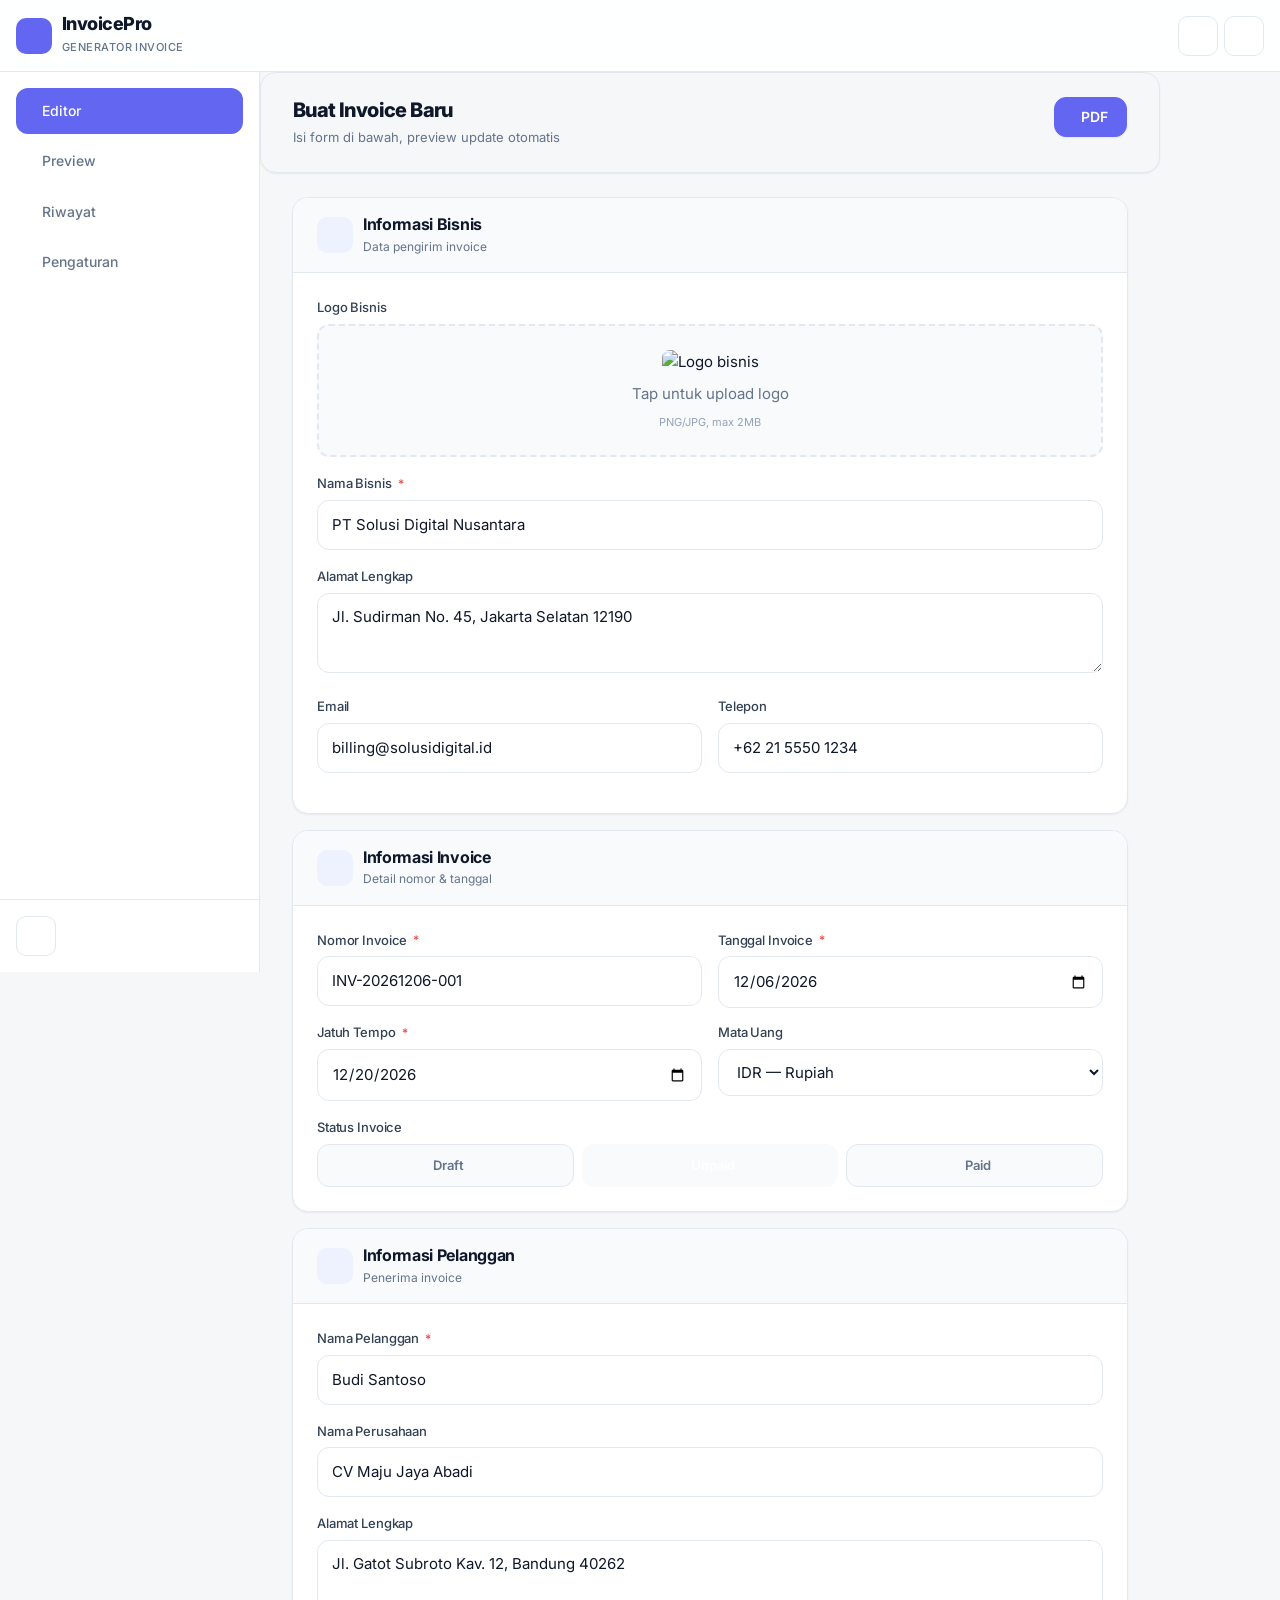
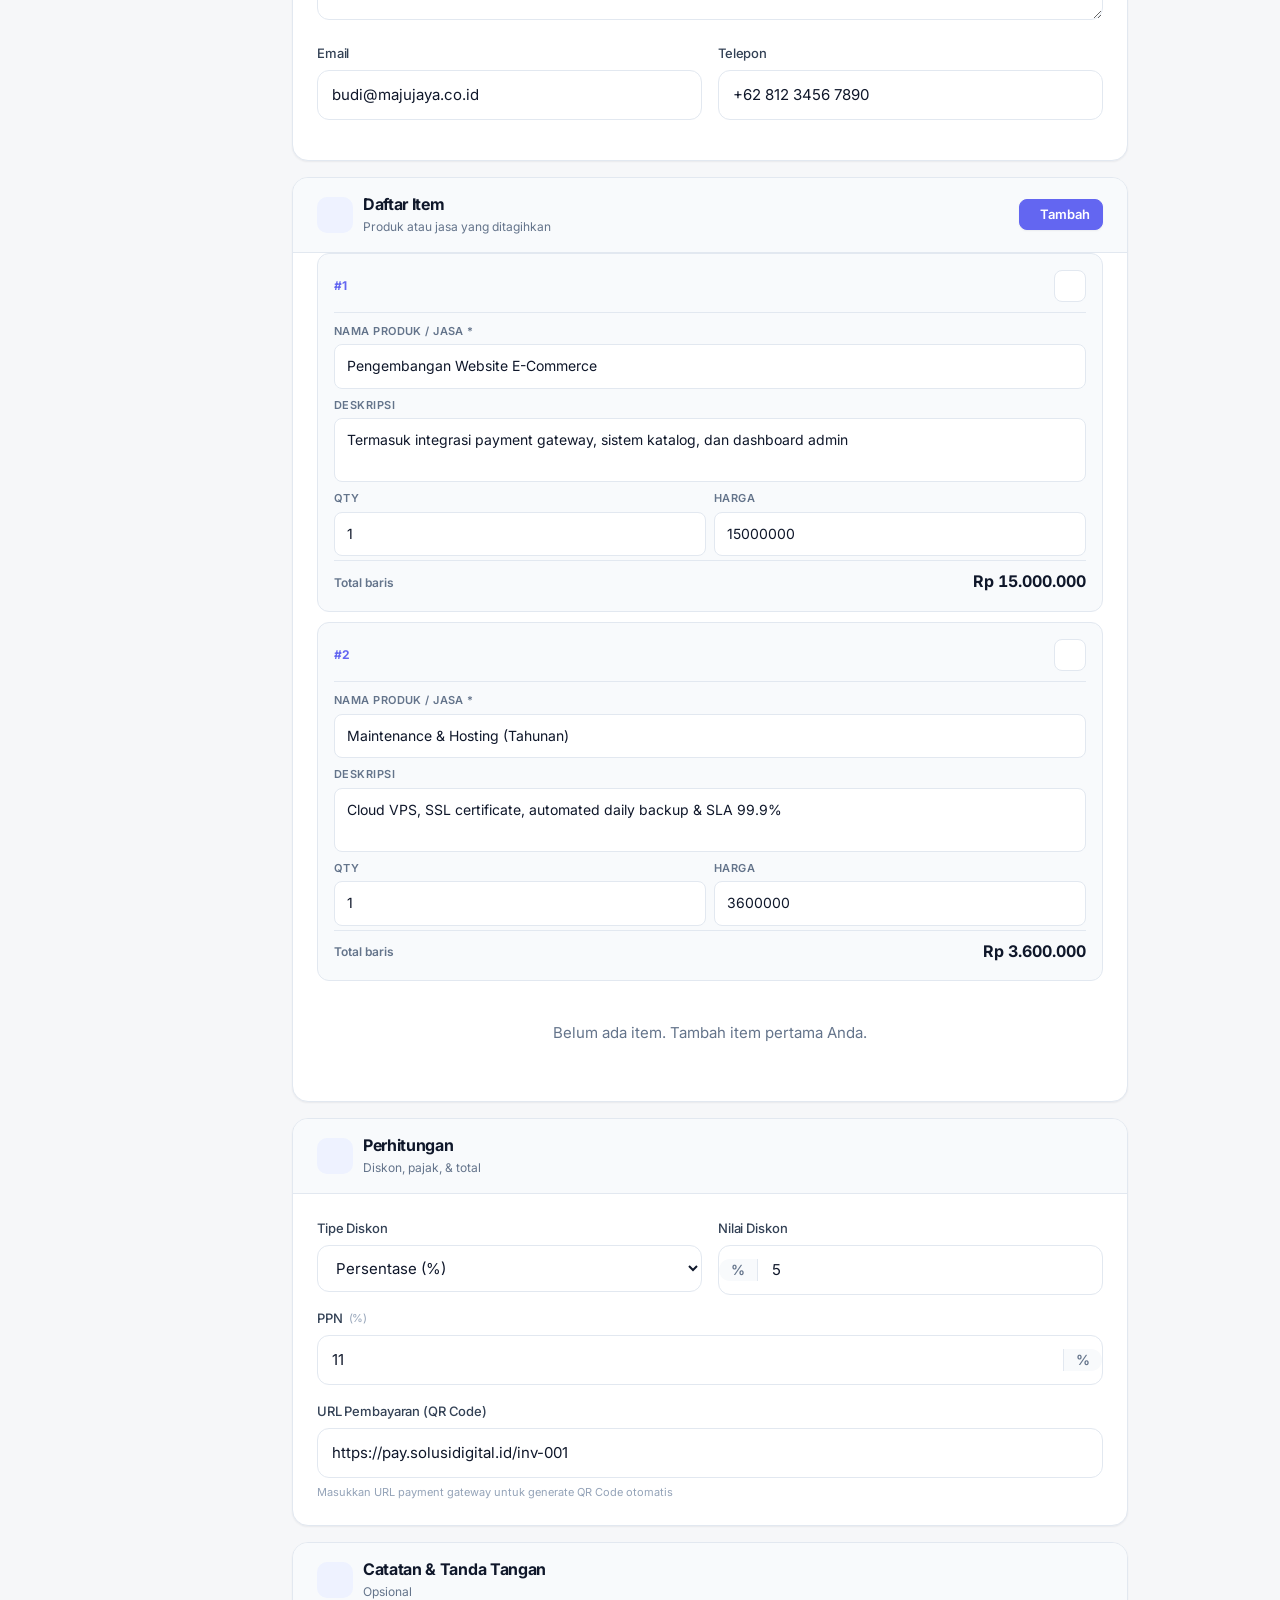
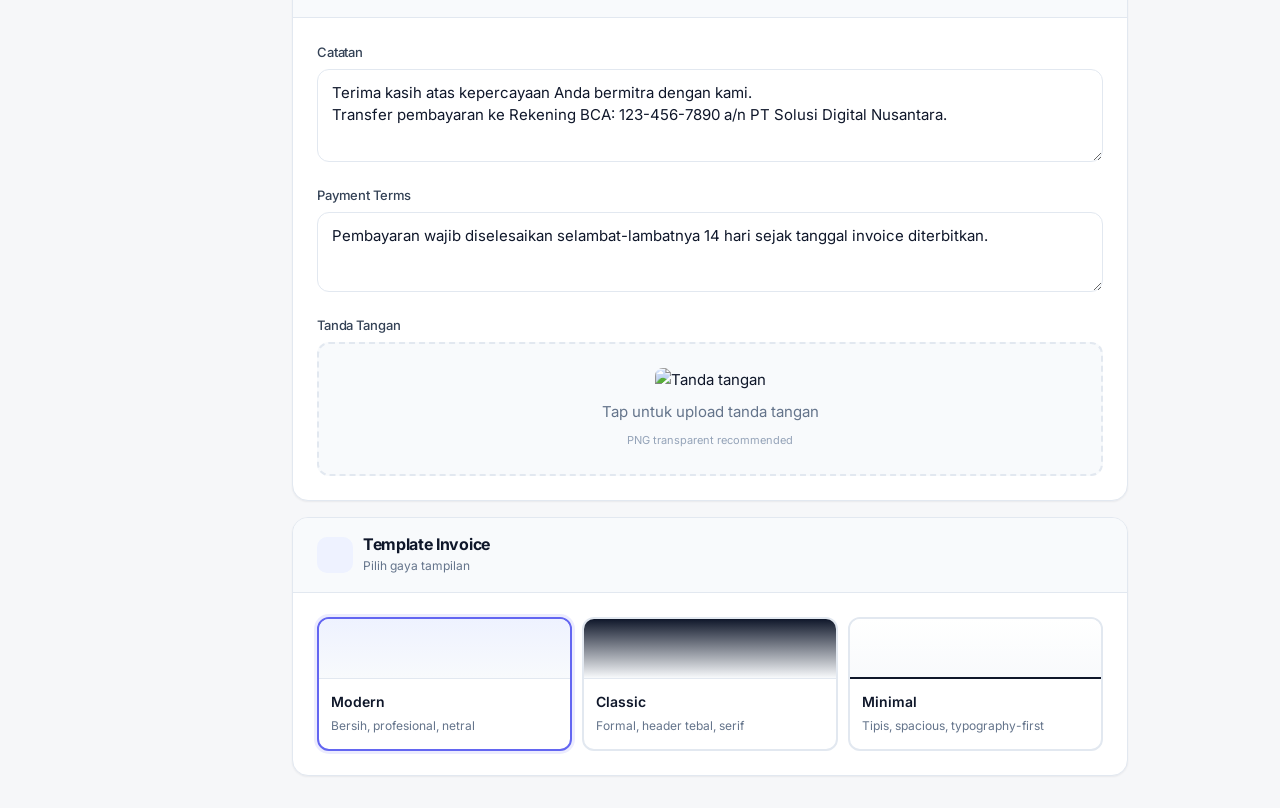
==== commit 866925dd: "Add invoice history tab and sharing controls" ====
--- a/index.html
+++ b/index.html
@@ -47,6 +47,10 @@
                 <i data-lucide="eye"></i>
                 <span>Preview</span>
             </button>
+            <button class="mobile-tab" role="tab" aria-selected="false" data-tab="history" id="tab-history">
+                <i data-lucide="history"></i>
+                <span>Riwayat</span>
+            </button>
             <button class="mobile-tab" role="tab" aria-selected="false" data-tab="settings" id="tab-settings">
                 <i data-lucide="settings"></i>
                 <span>Pengaturan</span>
@@ -64,6 +68,10 @@
                 <button class="sidebar-item" data-tab="preview">
                     <i data-lucide="eye"></i>
                     <span>Preview</span>
+                </button>
+                <button class="sidebar-item" data-tab="history">
+                    <i data-lucide="history"></i>
+                    <span>Riwayat</span>
                 </button>
                 <button class="sidebar-item" data-tab="settings">
                     <i data-lucide="settings"></i>
@@ -440,6 +448,14 @@
                                     <option value="minimal">Minimal</option>
                                 </select>
                             </div>
+                            <button class="btn btn-ghost" id="btnShareInvoice" title="Bagikan invoice">
+                                <i data-lucide="share-2"></i>
+                                <span>Bagikan</span>
+                            </button>
+                            <button class="btn btn-ghost" id="btnSaveHistory" title="Simpan ke riwayat">
+                                <i data-lucide="bookmark"></i>
+                                <span>Simpan</span>
+                            </button>
                             <button class="btn btn-ghost" id="btnPrintFull" title="Print (Ctrl+P)">
                                 <i data-lucide="printer"></i>
                                 <span>Print</span>
@@ -466,6 +482,26 @@
                             </div>
                         </div>
                     </div>
+                </div>
+            </section>
+
+            <!-- HISTORY TAB -->
+            <section class="tab-panel" id="historyTab" role="tabpanel" aria-labelledby="tab-history" hidden>
+                <div class="settings-header-sticky">
+                    <h2>Riwayat Invoice</h2>
+                    <p class="preview-subtitle">Invoice yang disimpan di perangkat ini</p>
+                </div>
+                <div class="settings-content">
+                    <article class="card">
+                        <div class="card-body">
+                            <div id="historyList" class="history-list"></div>
+                            <div id="historyEmpty" class="history-empty">
+                                <i data-lucide="history"></i>
+                                <h3>Belum ada riwayat</h3>
+                                <p>Tekan “Simpan” di Preview untuk menyimpan invoice ke perangkat.</p>
+                            </div>
+                        </div>
+                    </article>
                 </div>
             </section>
 
@@ -502,42 +538,7 @@
                         </div>
                     </article>
 
-                    <article class="card">
-                        <header class="card-header">
-                            <div class="card-title-row">
-                                <div class="card-icon" aria-hidden="true"><i data-lucide="info"></i></div>
-                                <div><h3>Tentang Aplikasi</h3><p class="card-subtitle">Versi & teknologi</p></div>
-                            </div>
-                        </header>
-                        <div class="card-body">
-                            <div class="about-grid">
-                                <div class="about-item">
-                                    <dt>Versi</dt>
-                                    <dd>1.0.0</dd>
-                                </div>
-                                <div class="about-item">
-                                    <dt>Teknologi</dt>
-                                    <dd>HTML5, CSS3, Vanilla JS (ES6)</dd>
-                                </div>
-                                <div class="about-item">
-                                    <dt>Ikon</dt>
-                                    <dd>Lucide Icons</dd>
-                                </div>
-                                <div class="about-item">
-                                    <dt>PDF Engine</dt>
-                                    <dd>jsPDF + html2canvas</dd>
-                                </div>
-                                <div class="about-item">
-                                    <dt>QR Code</dt>
-                                    <dd>QRCode.js</dd>
-                                </div>
-                                <div class="about-item">
-                                    <dt>Font</dt>
-                                    <dd>Inter (Google Fonts)</dd>
-                                </div>
-                            </div>
-                        </div>
-                    </article>
+                    
 
                     <article class="card">
                         <header class="card-header">
@@ -590,4 +591,4 @@
 
     <script src="script.js"></script>
 </body>
-</html>+</html>
--- a/style.css
+++ b/style.css
@@ -1291,12 +1291,13 @@
   .toast-container, .modal, .card-header .btn,
   .editor-header-actions, .preview-header-actions,
   .btnAddItem, .fab-group { display: none !important; }
-  .app-shell, .main-content, .tab-panel, .editor-content,
-  .preview-content, .preview-canvas, .settings-content {
+  .app-shell, .main-content, .preview-content, .preview-canvas {
     display: block !important; padding: 0 !important; margin: 0 !important;
     background: #fff !important; border: none !important; box-shadow: none !important;
   }
-  .tab-panel { display: block !important; }
+  .tab-panel { display: none !important; }
+  #previewTab { display: block !important; }
+  #editorTab, #settingsTab { display: none !important; }
   .invoice-preview, .invoice-preview-full {
     box-shadow: none !important; border: none !important;
     border-radius: 0 !important; max-width: none !important;
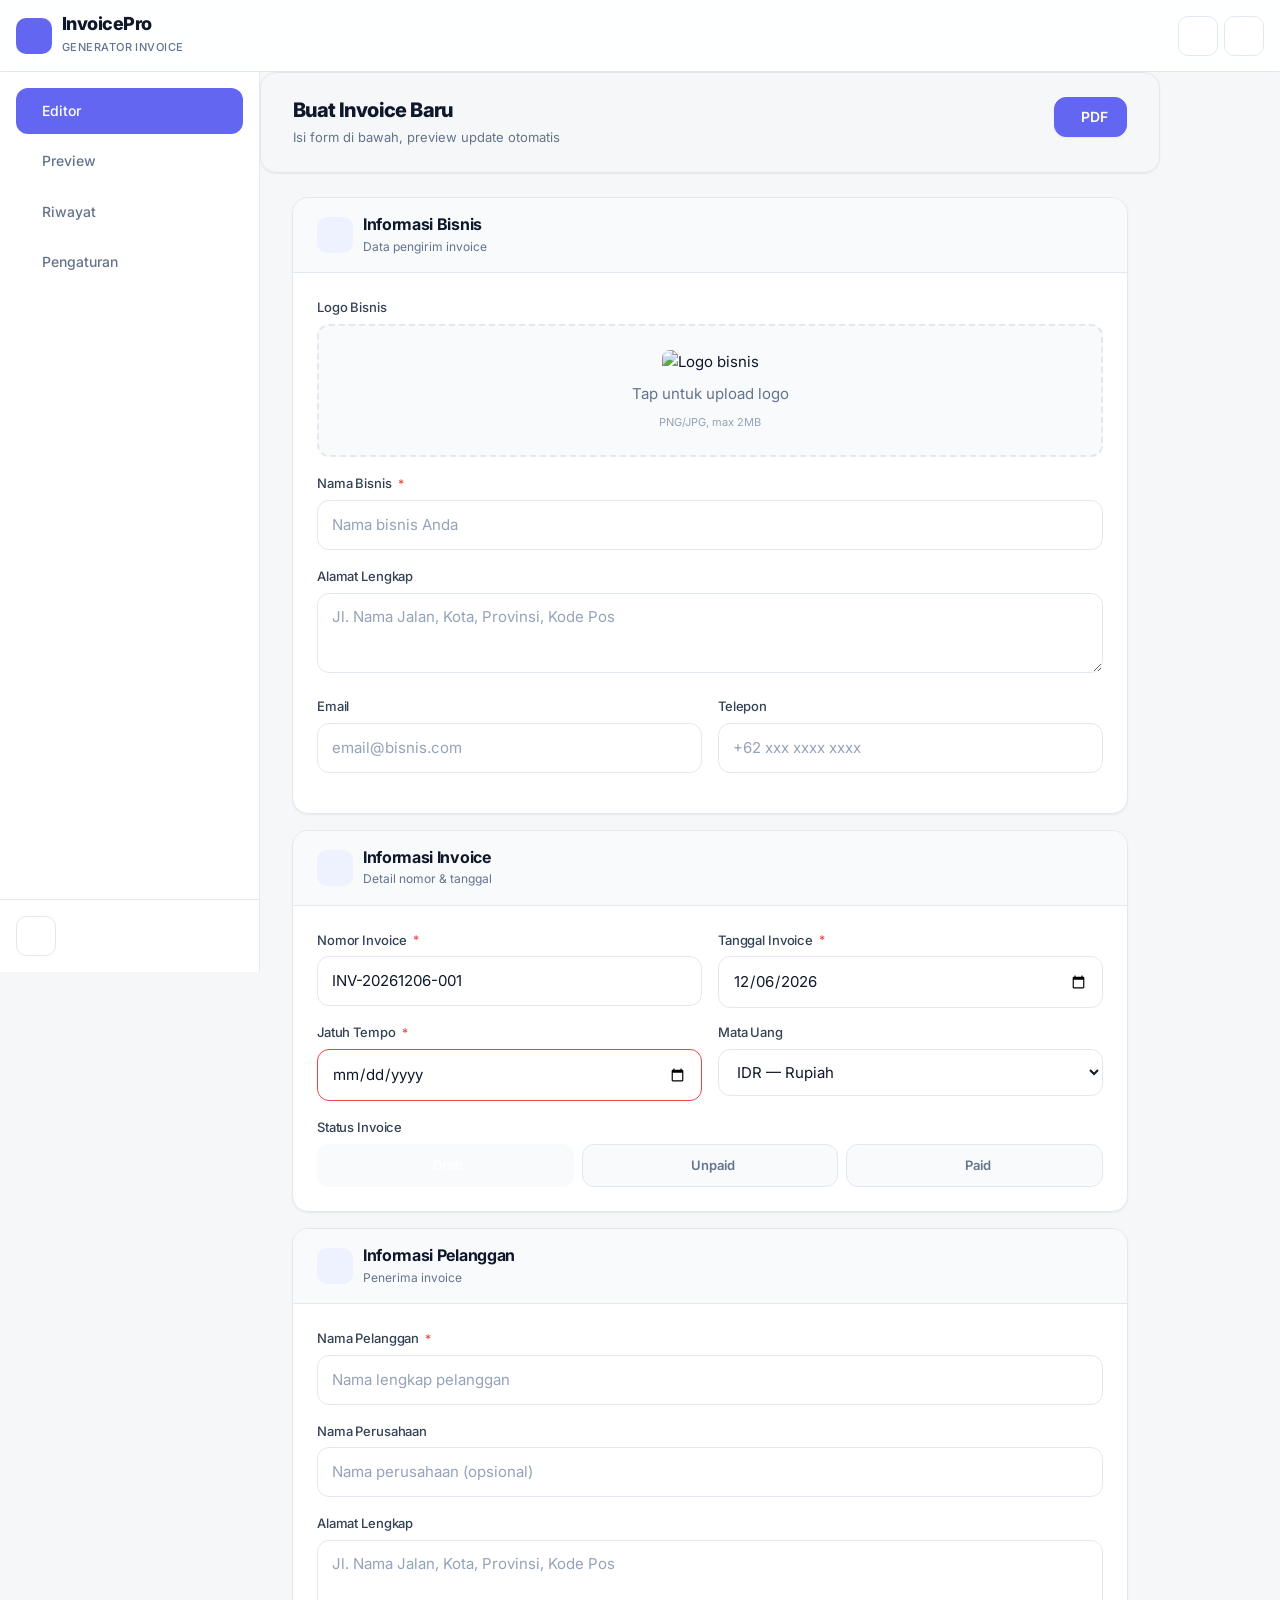
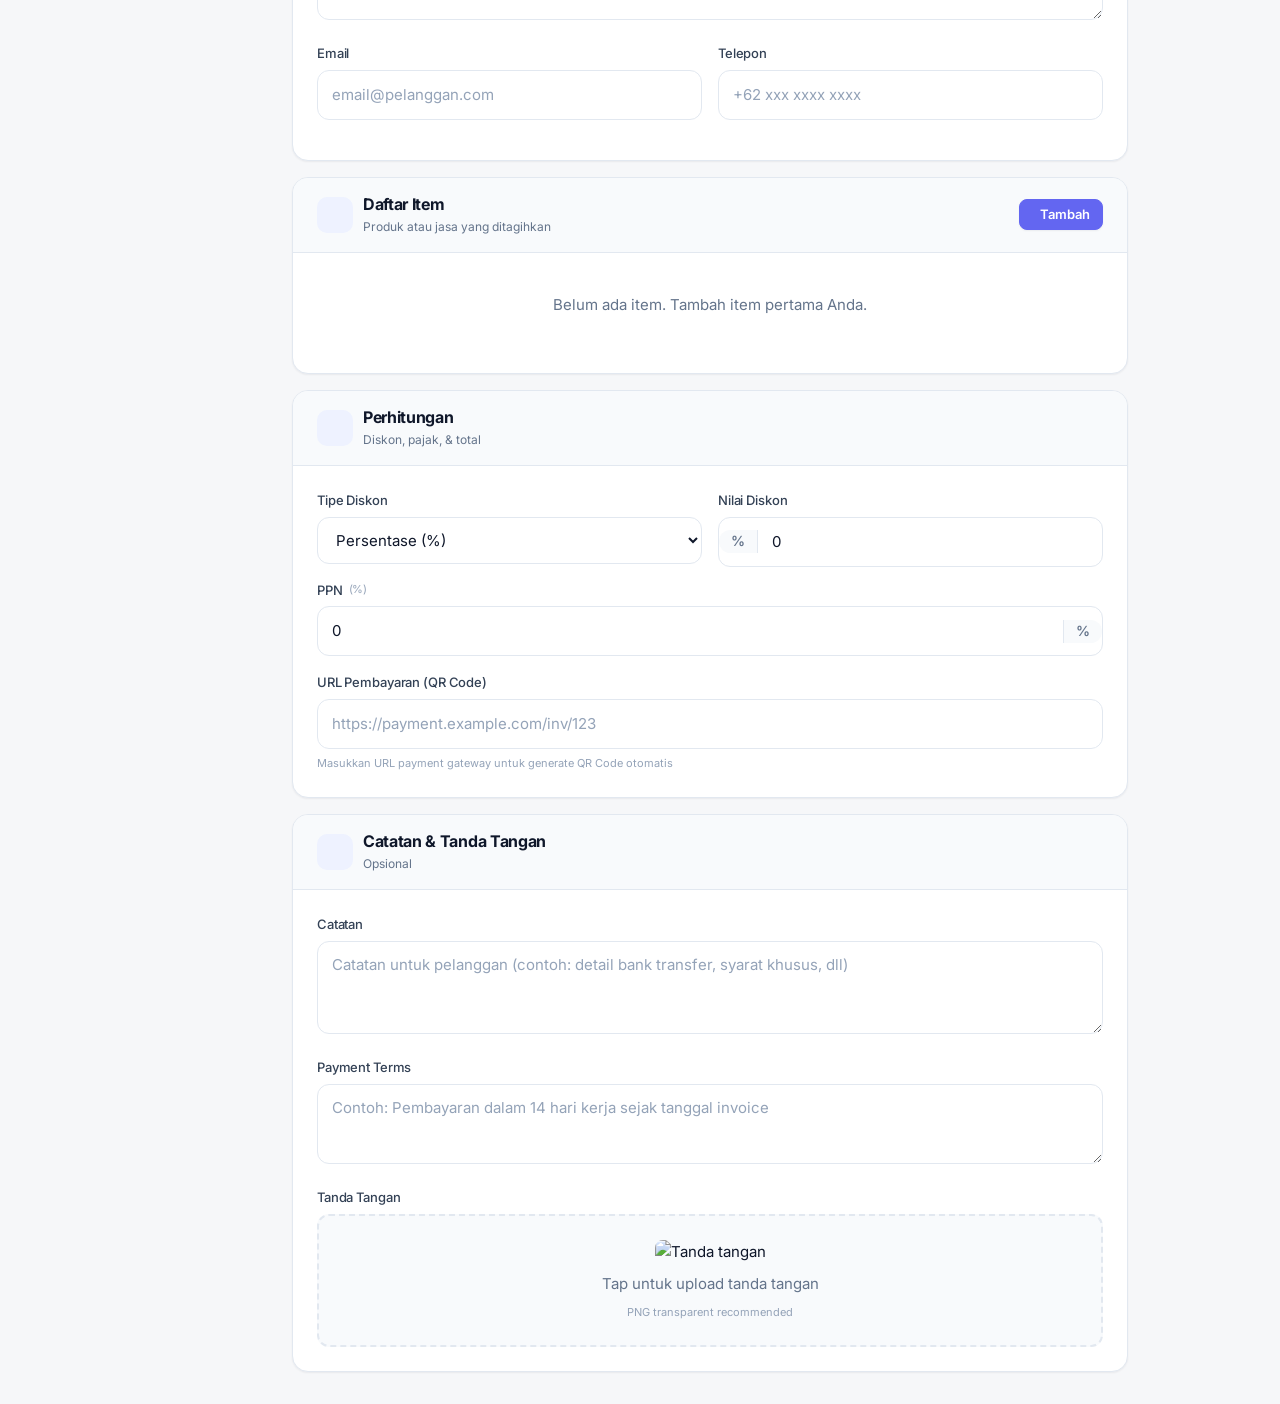
==== commit 87e02881: "Remove unused invoice template controls" ====
--- a/index.html
+++ b/index.html
@@ -386,51 +386,6 @@
                         </div>
                     </article>
 
-                    <!-- Template Selector Card -->
-                    <article class="card" data-section="template">
-                        <header class="card-header">
-                            <div class="card-title-row">
-                                <div class="card-icon" aria-hidden="true">
-                                    <i data-lucide="layout"></i>
-                                </div>
-                                <div>
-                                    <h3>Template Invoice</h3>
-                                    <p class="card-subtitle">Pilih gaya tampilan</p>
-                                </div>
-                            </div>
-                        </header>
-                        <div class="card-body">
-                            <div class="template-picker" role="radiogroup" aria-label="Pilih template invoice">
-                                <label class="template-option" data-template="modern">
-                                    <input type="radio" name="template" value="modern" hidden>
-                                    <div class="template-preview modern"></div>
-                                    <div class="template-info">
-                                        <strong>Modern</strong>
-                                        <span>Bersih, profesional, netral</span>
-                                    </div>
-                                </label>
-                                <label class="template-option" data-template="classic">
-                                    <input type="radio" name="template" value="classic" hidden>
-                                    <div class="template-preview classic"></div>
-                                    <div class="template-info">
-                                        <strong>Classic</strong>
-                                        <span>Formal, header tebal, serif</span>
-                                    </div>
-                                </label>
-                                <label class="template-option" data-template="minimal">
-                                    <input type="radio" name="template" value="minimal" hidden>
-                                    <div class="template-preview minimal"></div>
-                                    <div class="template-info">
-                                        <strong>Minimal</strong>
-                                        <span>Tipis, spacious, typography-first</span>
-                                    </div>
-                                </label>
-                            </div>
-                        </div>
-                    </article>
-                </div>
-            </section>
-
             <!-- PREVIEW TAB -->
             <section class="tab-panel" id="previewTab" role="tabpanel" aria-labelledby="tab-preview" hidden>
                 <div class="preview-header-sticky">
@@ -440,14 +395,6 @@
                             <p class="preview-subtitle">Cetak atau unduh PDF</p>
                         </div>
                         <div class="preview-header-actions">
-                            <div class="template-selector-inline">
-                                <label for="templateSelectFull" class="sr-only">Pilih template</label>
-                                <select id="templateSelectFull" class="form-input form-select" style="width: auto; min-width: 140px;">
-                                    <option value="modern">Modern</option>
-                                    <option value="classic">Classic</option>
-                                    <option value="minimal">Minimal</option>
-                                </select>
-                            </div>
                             <button class="btn btn-ghost" id="btnShareInvoice" title="Bagikan invoice">
                                 <i data-lucide="share-2"></i>
                                 <span>Bagikan</span>
--- a/style.css
+++ b/style.css
@@ -1311,4 +1311,56 @@
 
 /* Utility */
 .hidden { display: none !important; }
-.sr-only { position: absolute; width: 1px; height: 1px; padding: 0; margin: -1px; overflow: hidden; clip: rect(0,0,0,0); white-space: nowrap; border: 0; }+.sr-only { position: absolute; width: 1px; height: 1px; padding: 0; margin: -1px; overflow: hidden; clip: rect(0,0,0,0); white-space: nowrap; border: 0; }
+
+/* =========================================
+   History
+   ========================================= */
+.history-list { display: flex; flex-direction: column; gap: 10px; }
+.history-card {
+  border: 1px solid var(--border);
+  border-radius: var(--radius-sm);
+  background: var(--surface-2);
+  padding: 14px;
+}
+.history-main {
+  display: flex;
+  justify-content: space-between;
+  align-items: flex-start;
+  gap: 12px;
+}
+.history-main > div { min-width: 0; }
+.history-main strong { display: block; font-size: 14px; overflow-wrap: anywhere; }
+.history-main span { display: block; color: var(--text-muted); font-size: 12px; margin-top: 3px; }
+.history-meta { display: flex; align-items: center; gap: 8px; margin-top: 10px; color: var(--text-muted); font-size: 11px; }
+.history-status {
+  padding: 3px 7px; border-radius: 999px; text-transform: capitalize;
+  border: 1px solid var(--border);
+}
+.history-paid { color: #047857; background: #ecfdf5; }
+.history-unpaid { color: #b91c1c; background: #fef2f2; }
+.history-draft { color: #475569; background: #f1f5f9; }
+.history-actions { display: flex; gap: 8px; margin-top: 12px; }
+.history-actions .btn:first-child { flex: 1; }
+.history-empty {
+  text-align: center; padding: 48px 16px; color: var(--text-muted);
+}
+.history-empty[hidden] { display: none; }
+.history-empty svg { width: 44px; height: 44px; margin: 0 auto 12px; color: var(--text-faint); }
+.history-empty h3 { font-size: 15px; color: var(--text-2); margin-bottom: 4px; }
+.history-empty p { font-size: 13px; max-width: 300px; margin: 0 auto; }
+
+@media (max-width: 480px) {
+  .preview-header-actions { width: 100%; }
+  .preview-header-actions > * { flex: 1; min-width: 0; }
+  .preview-header-actions .form-select { min-width: 0 !important; width: 100% !important; }
+  .preview-header-actions .btn { justify-content: center; padding-left: 8px; padding-right: 8px; }
+  .preview-canvas { padding: 8px; border-radius: 10px; }
+  .invoice-preview { transform-origin: top center; }
+  .history-main { flex-direction: column; }
+  .history-actions .btn { min-height: 42px; }
+}
+
+@media (min-width: 768px) {
+  .history-card { padding: 16px; }
+}
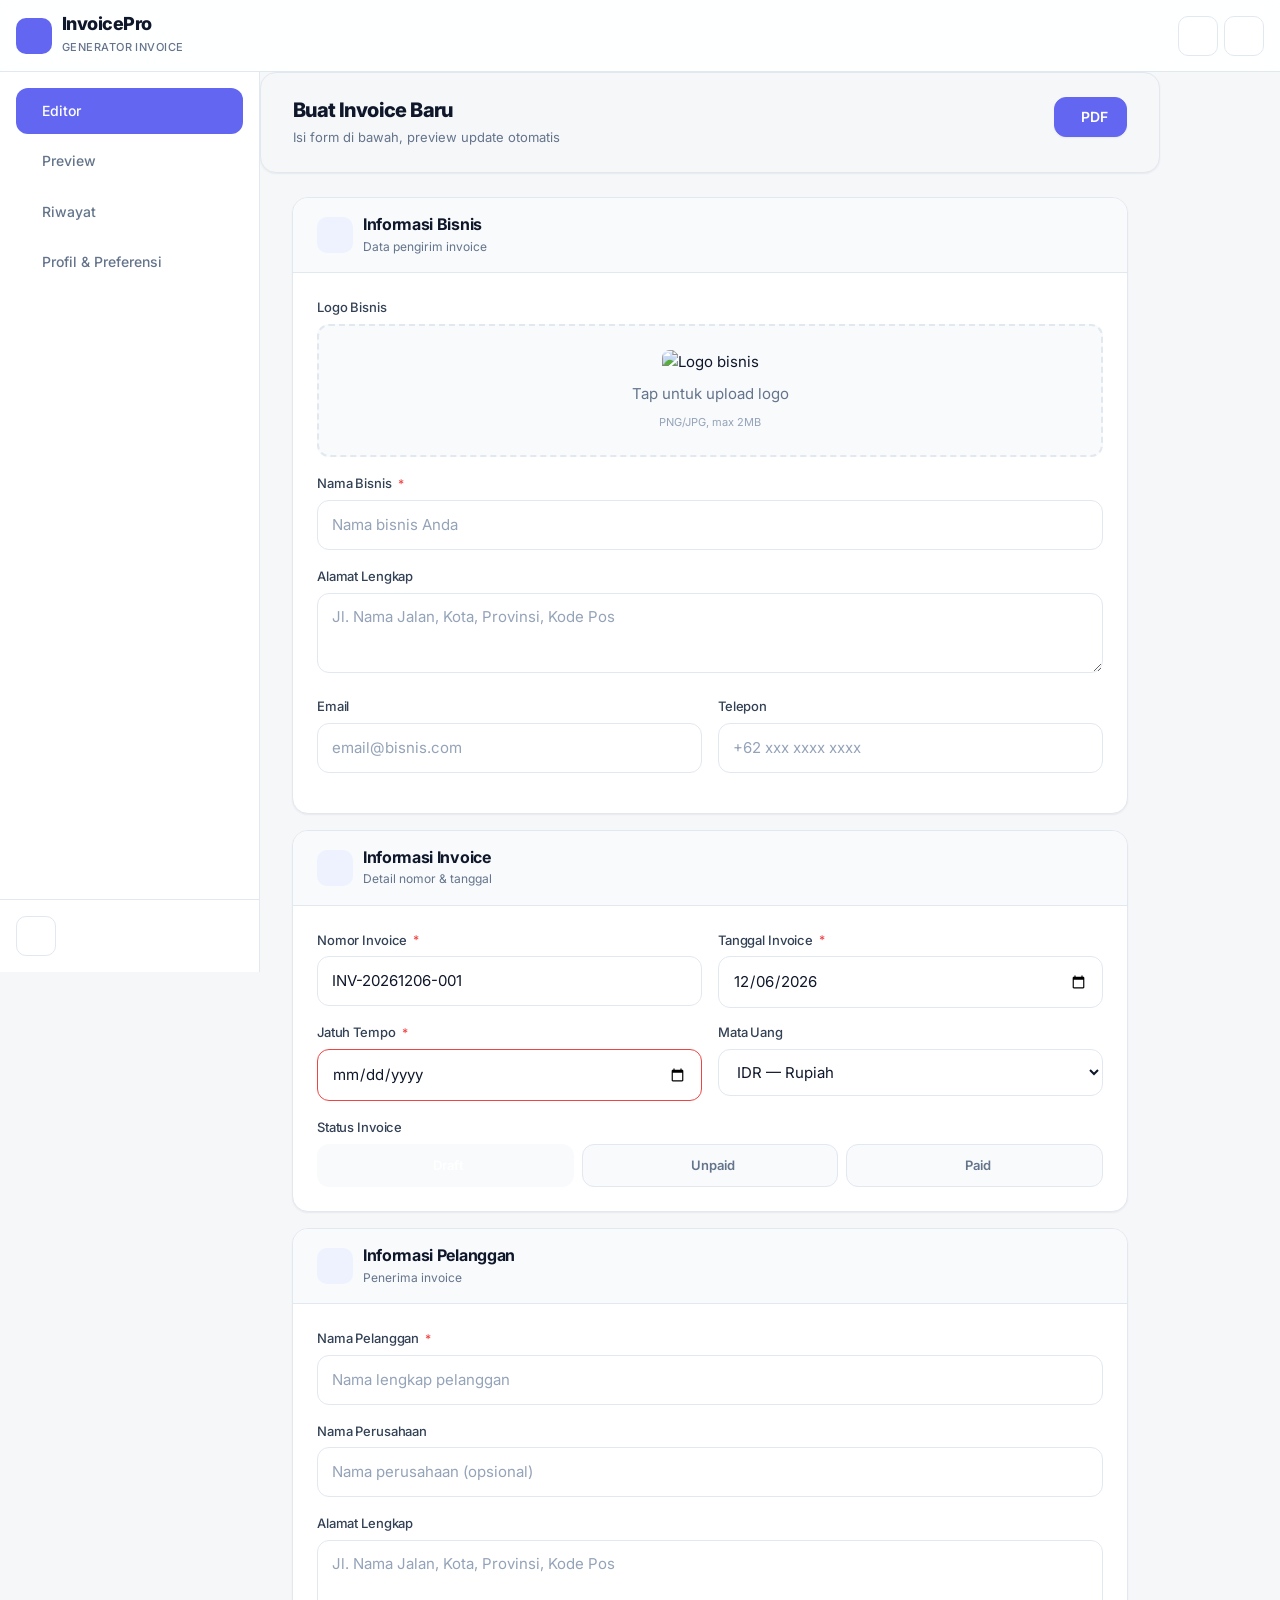
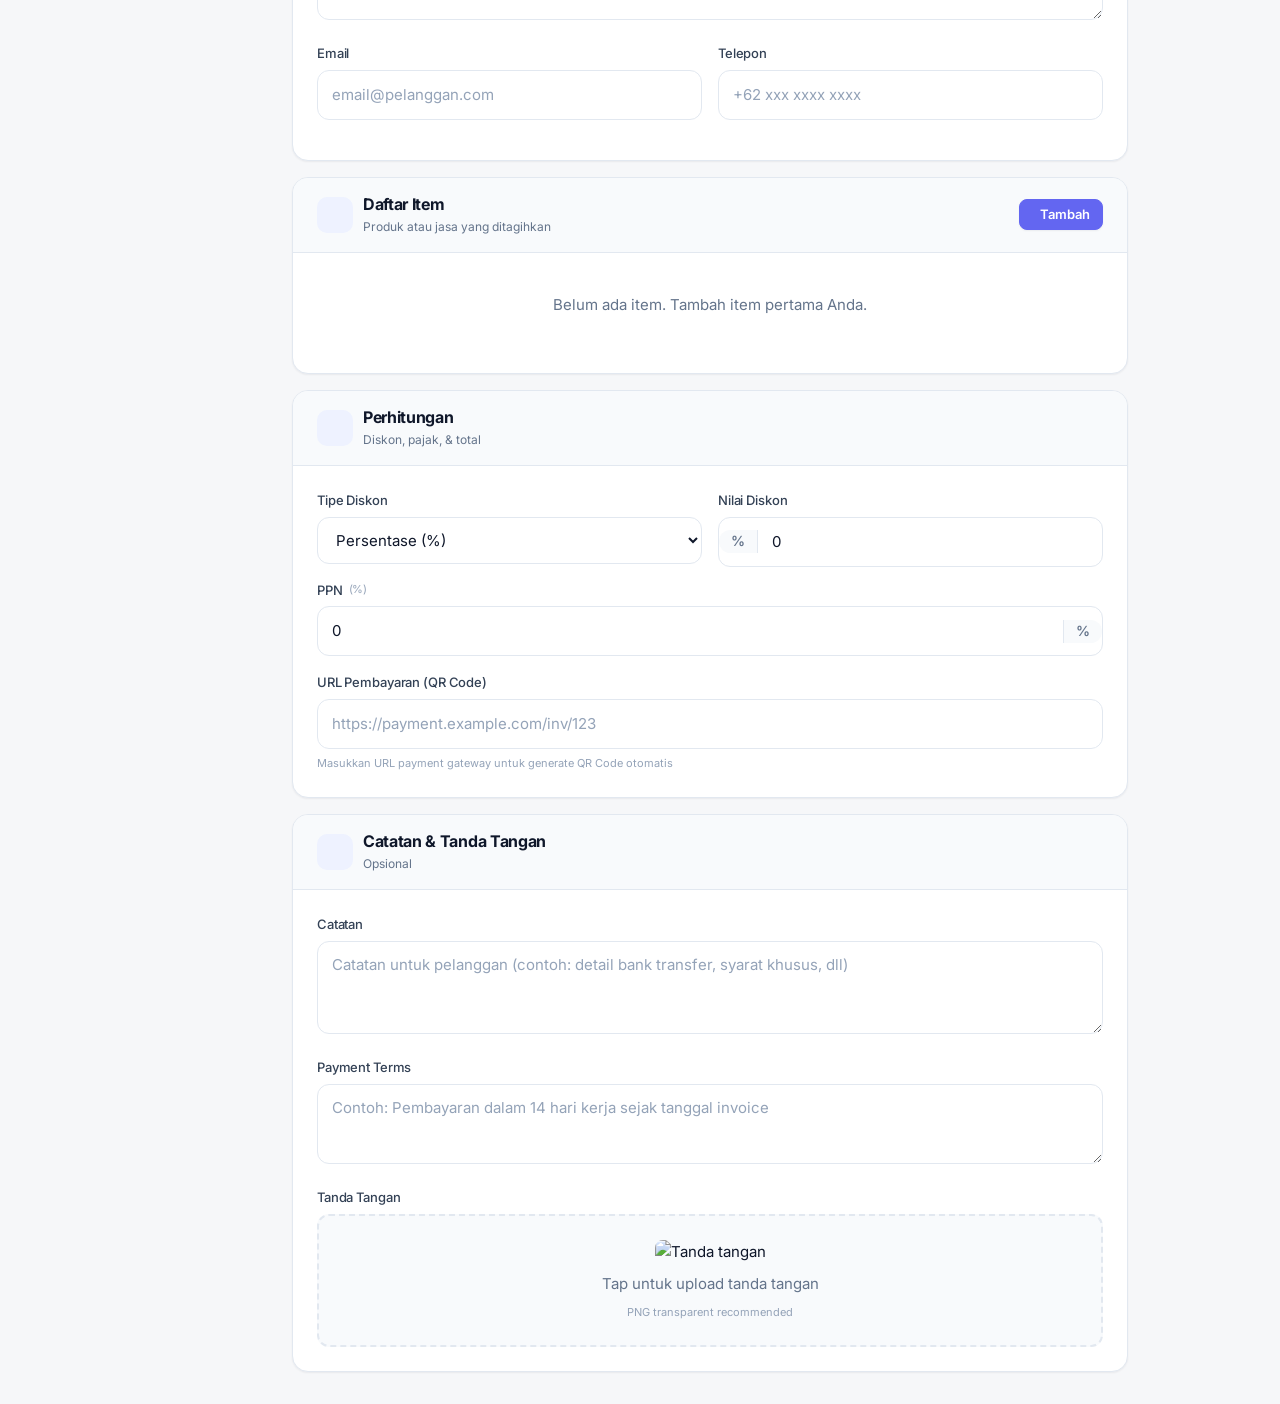
==== commit c76e8f59: "Rename settings navigation to Profil & Preferensi" ====
--- a/index.html
+++ b/index.html
@@ -53,7 +53,7 @@
             </button>
             <button class="mobile-tab" role="tab" aria-selected="false" data-tab="settings" id="tab-settings">
                 <i data-lucide="settings"></i>
-                <span>Pengaturan</span>
+                <span>Profil & Preferensi</span>
             </button>
         </nav>
     </header>
@@ -75,7 +75,7 @@
                 </button>
                 <button class="sidebar-item" data-tab="settings">
                     <i data-lucide="settings"></i>
-                    <span>Pengaturan</span>
+                    <span>Profil & Preferensi</span>
                 </button>
             </nav>
             <div class="sidebar-footer">
@@ -452,21 +452,133 @@
                 </div>
             </section>
 
-            <!-- SETTINGS TAB -->
+            <!-- PROFILE & PREFERENCES TAB -->
             <section class="tab-panel" id="settingsTab" role="tabpanel" aria-labelledby="tab-settings" hidden>
                 <div class="settings-header-sticky">
-                    <h2>Pengaturan</h2>
+                    <h2>Profil & Preferensi</h2>
+                    <p class="preview-subtitle">Atur identitas bisnis dan perilaku default InvoicePro</p>
                 </div>
                 <div class="settings-content">
                     <article class="card">
                         <header class="card-header">
                             <div class="card-title-row">
+                                <div class="card-icon" aria-hidden="true"><i data-lucide="building-2"></i></div>
+                                <div><h3>Profil Bisnis</h3><p class="card-subtitle">Identitas yang bisa dipakai berulang</p></div>
+                            </div>
+                        </header>
+                        <div class="card-body">
+                            <div class="form-field">
+                                <label for="profileBusinessName" class="form-label">Nama Bisnis</label>
+                                <input type="text" id="profileBusinessName" class="form-input" placeholder="Nama bisnis Anda" autocomplete="organization">
+                            </div>
+                            <div class="form-field">
+                                <label for="profileBusinessAddress" class="form-label">Alamat</label>
+                                <textarea id="profileBusinessAddress" class="form-input form-textarea" rows="2" placeholder="Alamat bisnis"></textarea>
+                            </div>
+                            <div class="form-grid">
+                                <div class="form-field">
+                                    <label for="profileBusinessEmail" class="form-label">Email</label>
+                                    <input type="email" id="profileBusinessEmail" class="form-input" placeholder="email@bisnis.com" autocomplete="email">
+                                </div>
+                                <div class="form-field">
+                                    <label for="profileBusinessPhone" class="form-label">Telepon</label>
+                                    <input type="tel" id="profileBusinessPhone" class="form-input" placeholder="+62 xxx xxxx xxxx" autocomplete="tel">
+                                </div>
+                            </div>
+                            <div class="settings-actions">
+                                <button class="btn btn-primary" id="btnSaveBusinessProfile">
+                                    <i data-lucide="save"></i>
+                                    <span>Simpan Profil</span>
+                                </button>
+                                <button class="btn btn-outline" id="btnApplyBusinessProfile">
+                                    <i data-lucide="arrow-down-to-line"></i>
+                                    <span>Terapkan ke Invoice Ini</span>
+                                </button>
+                            </div>
+                            <p class="settings-note">Profil disimpan di perangkat ini. Menyimpan profil tidak mengubah invoice yang sedang dikerjakan.</p>
+                        </div>
+                    </article>
+
+                    <article class="card">
+                        <header class="card-header">
+                            <div class="card-title-row">
+                                <div class="card-icon" aria-hidden="true"><i data-lucide="sliders-horizontal"></i></div>
+                                <div><h3>Preferensi Invoice</h3><p class="card-subtitle">Nilai default untuk pekerjaan berikutnya</p></div>
+                            </div>
+                        </header>
+                        <div class="card-body">
+                            <div class="form-grid">
+                                <div class="form-field">
+                                    <label for="prefCurrency" class="form-label">Mata Uang Default</label>
+                                    <select id="prefCurrency" class="form-input form-select">
+                                        <option value="IDR">IDR — Rupiah</option>
+                                        <option value="USD">USD — Dollar AS</option>
+                                        <option value="EUR">EUR — Euro</option>
+                                        <option value="SGD">SGD — Dollar SG</option>
+                                    </select>
+                                </div>
+                                <div class="form-field">
+                                    <label for="prefStatus" class="form-label">Status Default</label>
+                                    <select id="prefStatus" class="form-input form-select">
+                                        <option value="draft">Draft</option>
+                                        <option value="unpaid">Unpaid</option>
+                                        <option value="paid">Paid</option>
+                                    </select>
+                                </div>
+                            </div>
+                            <div class="form-grid">
+                                <div class="form-field">
+                                    <label for="prefTaxRate" class="form-label">PPN Default (%)</label>
+                                    <input type="number" id="prefTaxRate" class="form-input" min="0" max="100" step="0.01" inputmode="decimal" placeholder="0">
+                                </div>
+                                <div class="form-field">
+                                    <label for="prefDueDays" class="form-label">Jatuh Tempo Default (hari)</label>
+                                    <input type="number" id="prefDueDays" class="form-input" min="0" max="3650" step="1" inputmode="numeric" placeholder="14">
+                                </div>
+                            </div>
+                            <div class="settings-actions">
+                                <button class="btn btn-primary" id="btnSavePreferences">
+                                    <i data-lucide="save"></i>
+                                    <span>Simpan Preferensi</span>
+                                </button>
+                                <button class="btn btn-ghost" id="btnApplyPreferences">
+                                    <i data-lucide="check"></i>
+                                    <span>Terapkan ke Invoice Ini</span>
+                                </button>
+                            </div>
+                        </div>
+                    </article>
+
+                    <article class="card">
+                        <header class="card-header">
+                            <div class="card-title-row">
+                                <div class="card-icon" aria-hidden="true"><i data-lucide="moon"></i></div>
+                                <div><h3>Tampilan</h3><p class="card-subtitle">Preferensi visual aplikasi</p></div>
+                            </div>
+                        </header>
+                        <div class="card-body">
+                            <div class="preference-row">
+                                <div>
+                                    <strong>Tema</strong>
+                                    <p>Gunakan mode terang atau gelap.</p>
+                                </div>
+                                <button class="btn btn-outline" id="btnProfileTheme" type="button">
+                                    <i data-lucide="sun-moon"></i>
+                                    <span id="profileThemeLabel">Tema Terang</span>
+                                </button>
+                            </div>
+                        </div>
+                    </article>
+
+                    <article class="card">
+                        <header class="card-header">
+                            <div class="card-title-row">
                                 <div class="card-icon" aria-hidden="true"><i data-lucide="hard-drive"></i></div>
-                                <div><h3>Data & Penyimpanan</h3><p class="card-subtitle">Kelola data lokal browser</p></div>
-                            </div>
-                        </header>
-                        <div class="card-body">
-                            <p style="color: var(--text-muted); font-size: 14px; margin-bottom: 16px;">Semua data invoice tersimpan otomatis di <code>LocalStorage</code> browser. Data tidak dikirim ke server manapun.</p>
+                                <div><h3>Data & Backup</h3><p class="card-subtitle">Kelola data lokal browser</p></div>
+                            </div>
+                        </header>
+                        <div class="card-body">
+                            <p class="settings-note">Invoice, profil, dan preferensi tersimpan otomatis di perangkat ini. Data tidak dikirim ke server.</p>
                             <div class="settings-actions">
                                 <button class="btn btn-outline" id="btnExportData">
                                     <i data-lucide="download"></i>
@@ -479,19 +591,17 @@
                                 <input type="file" id="importFile" accept=".json" hidden>
                                 <button class="btn btn-danger" id="btnClearData">
                                     <i data-lucide="trash-2"></i>
-                                    <span>Hapus Semua Data</span>
-                                </button>
-                            </div>
-                        </div>
-                    </article>
-
-                    
+                                    <span>Hapus Data Invoice</span>
+                                </button>
+                            </div>
+                        </div>
+                    </article>
 
                     <article class="card">
                         <header class="card-header">
                             <div class="card-title-row">
                                 <div class="card-icon" aria-hidden="true"><i data-lucide="keyboard"></i></div>
-                                <div><h3>Shortcut Keyboard</h3><p class="card-subtitle">Percepat workflow Anda</p></div>
+                                <div><h3>Shortcut</h3><p class="card-subtitle">Pintasan keyboard untuk desktop</p></div>
                             </div>
                         </header>
                         <div class="card-body">
@@ -499,8 +609,6 @@
                                 <div class="shortcut-item"><kbd>Ctrl</kbd>+<kbd>P</kbd><span>Print Invoice</span></div>
                                 <div class="shortcut-item"><kbd>Ctrl</kbd>+<kbd>S</kbd><span>Download PDF</span></div>
                                 <div class="shortcut-item"><kbd>Ctrl</kbd>+<kbd>N</kbd><span>Item Baru</span></div>
-                                <div class="shortcut-item"><kbd>Delete</kbd><span>Hapus Item (saat focus)</span></div>
-                                <div class="shortcut-item"><kbd>Tab</kbd><span>Navigasi Field</span></div>
                             </div>
                         </div>
                     </article>
